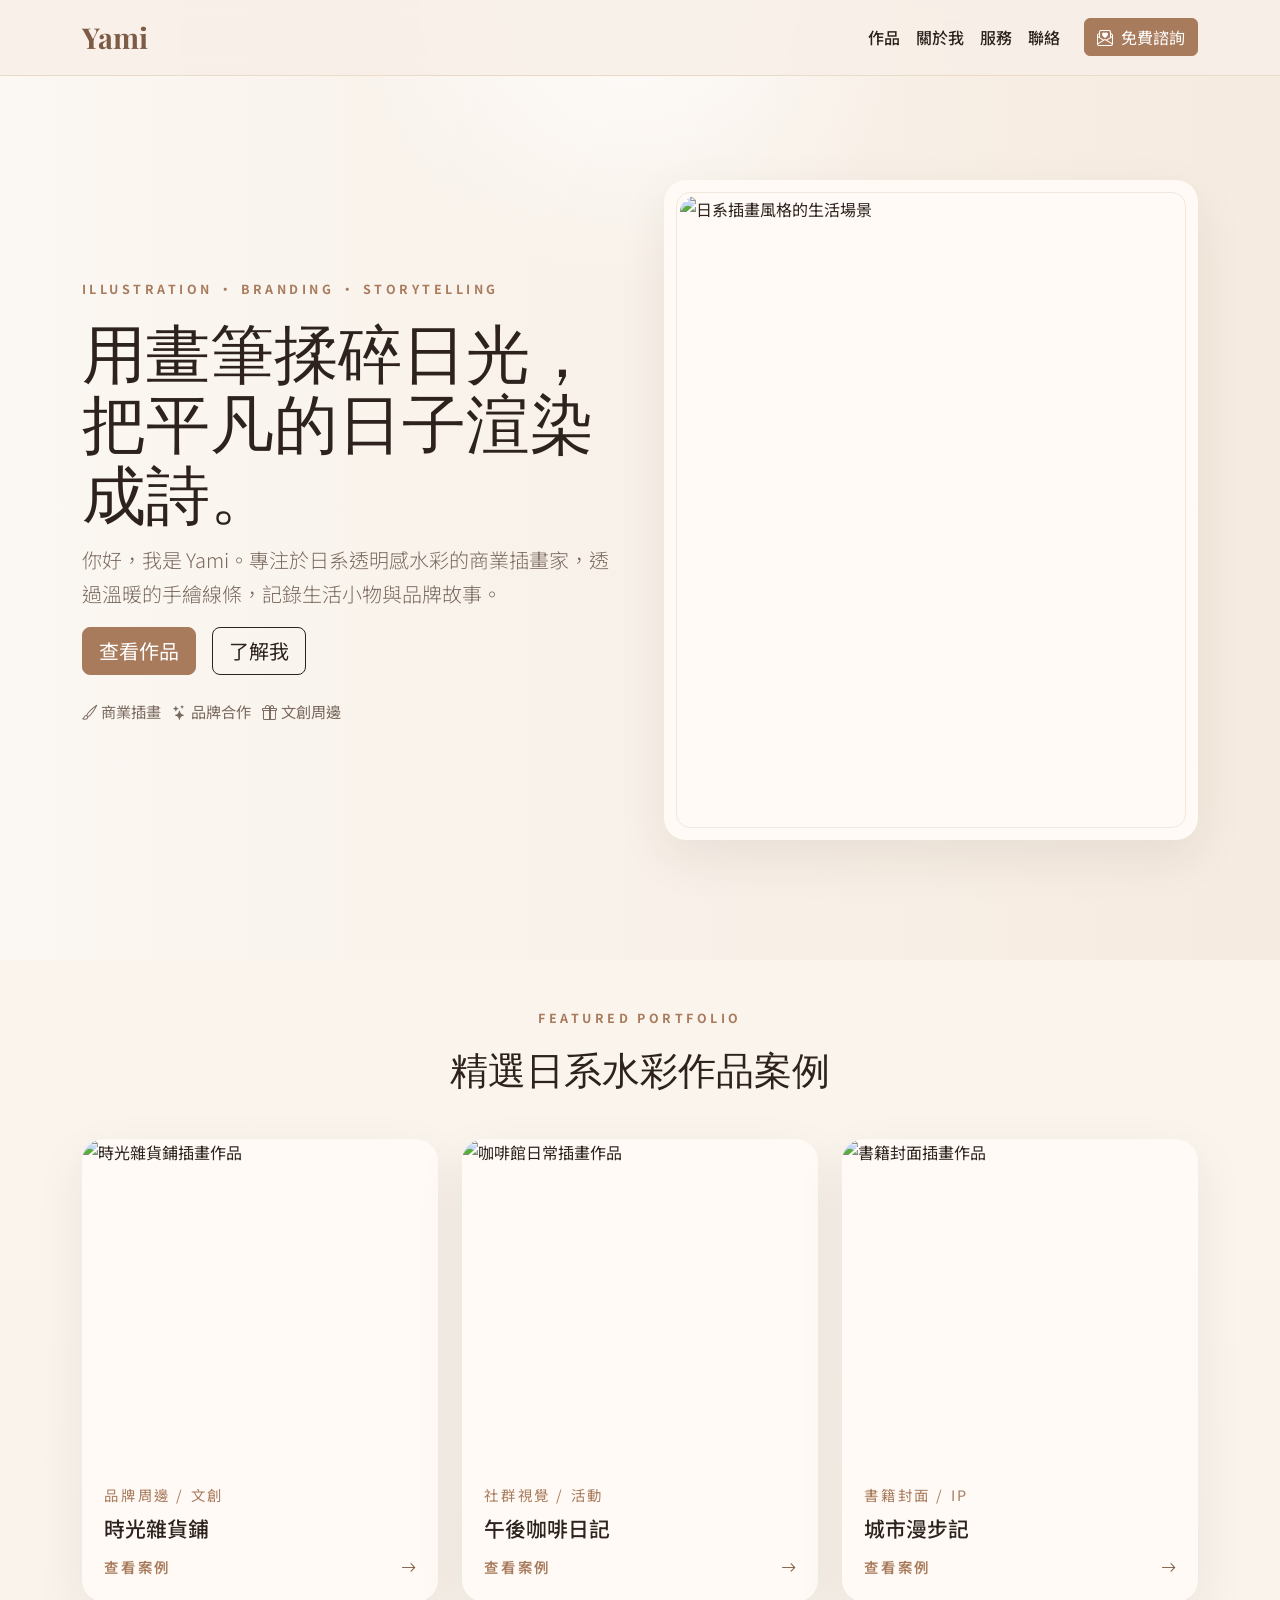
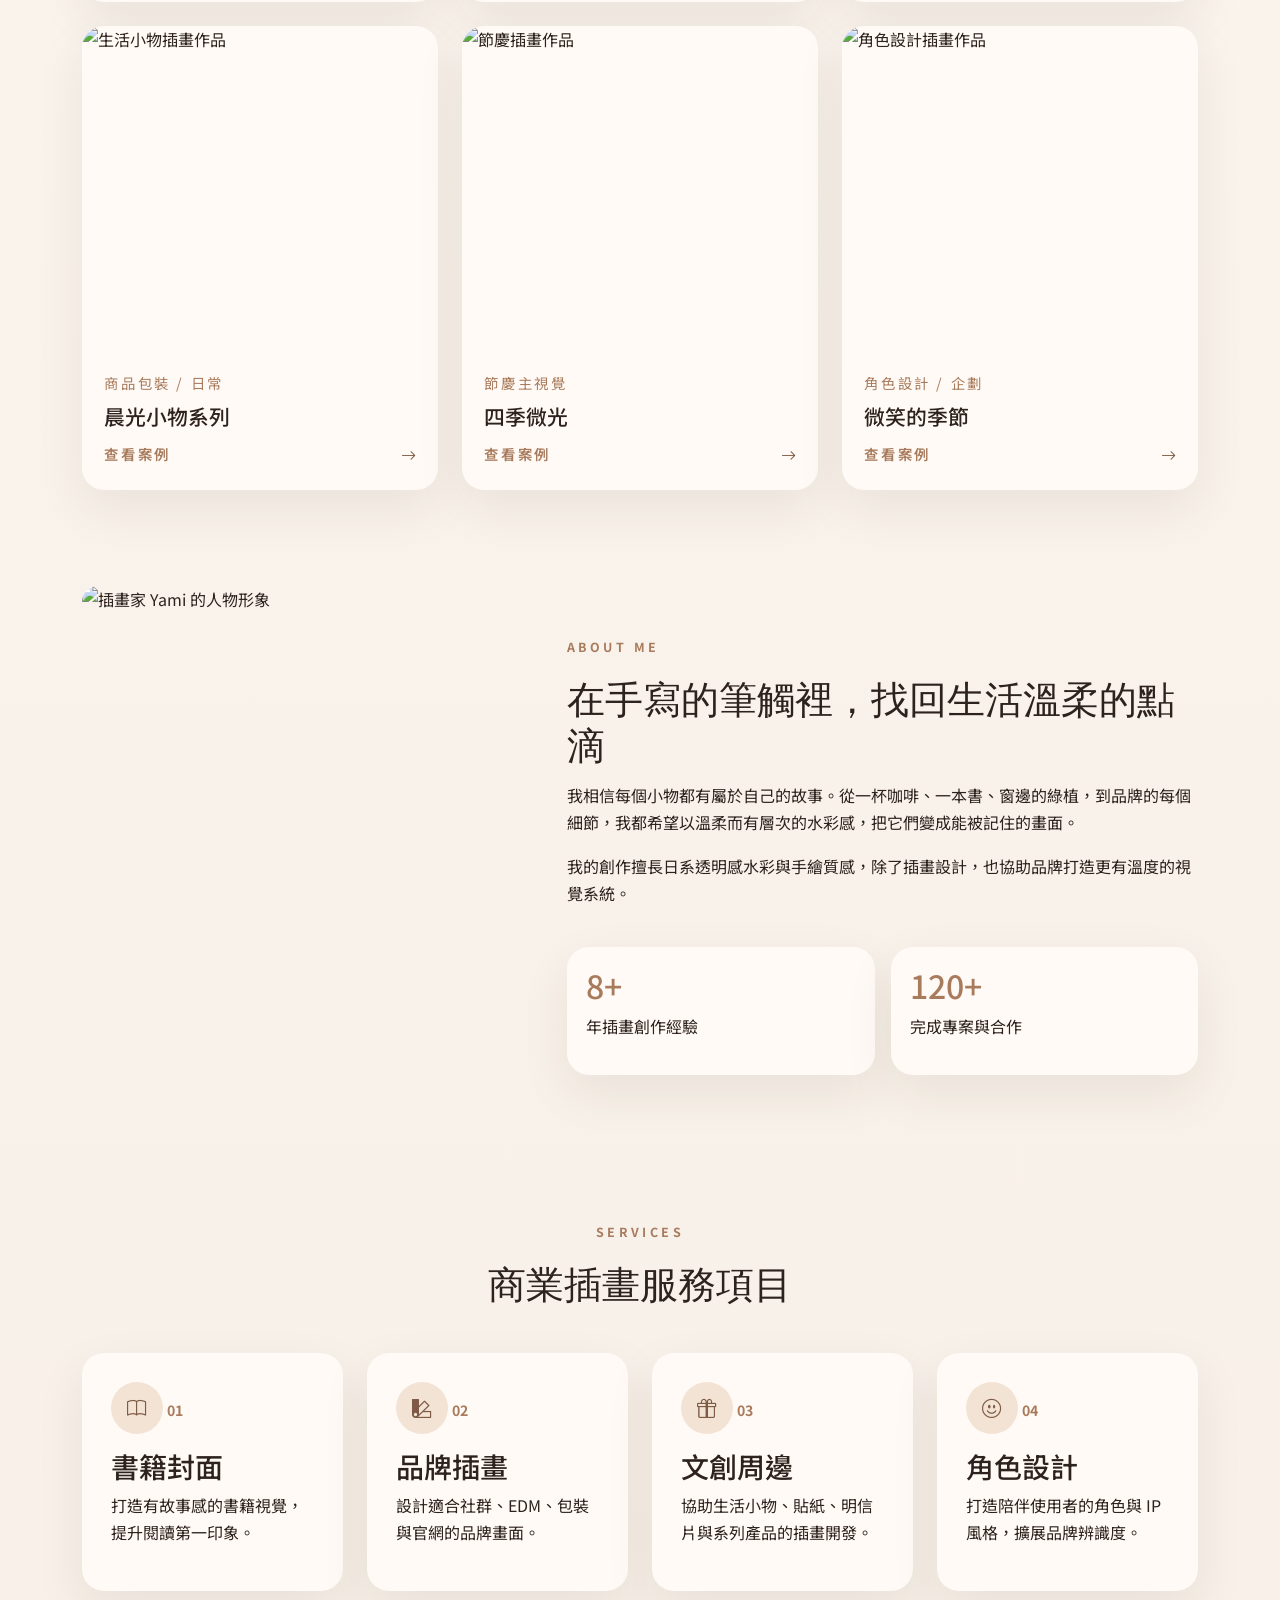
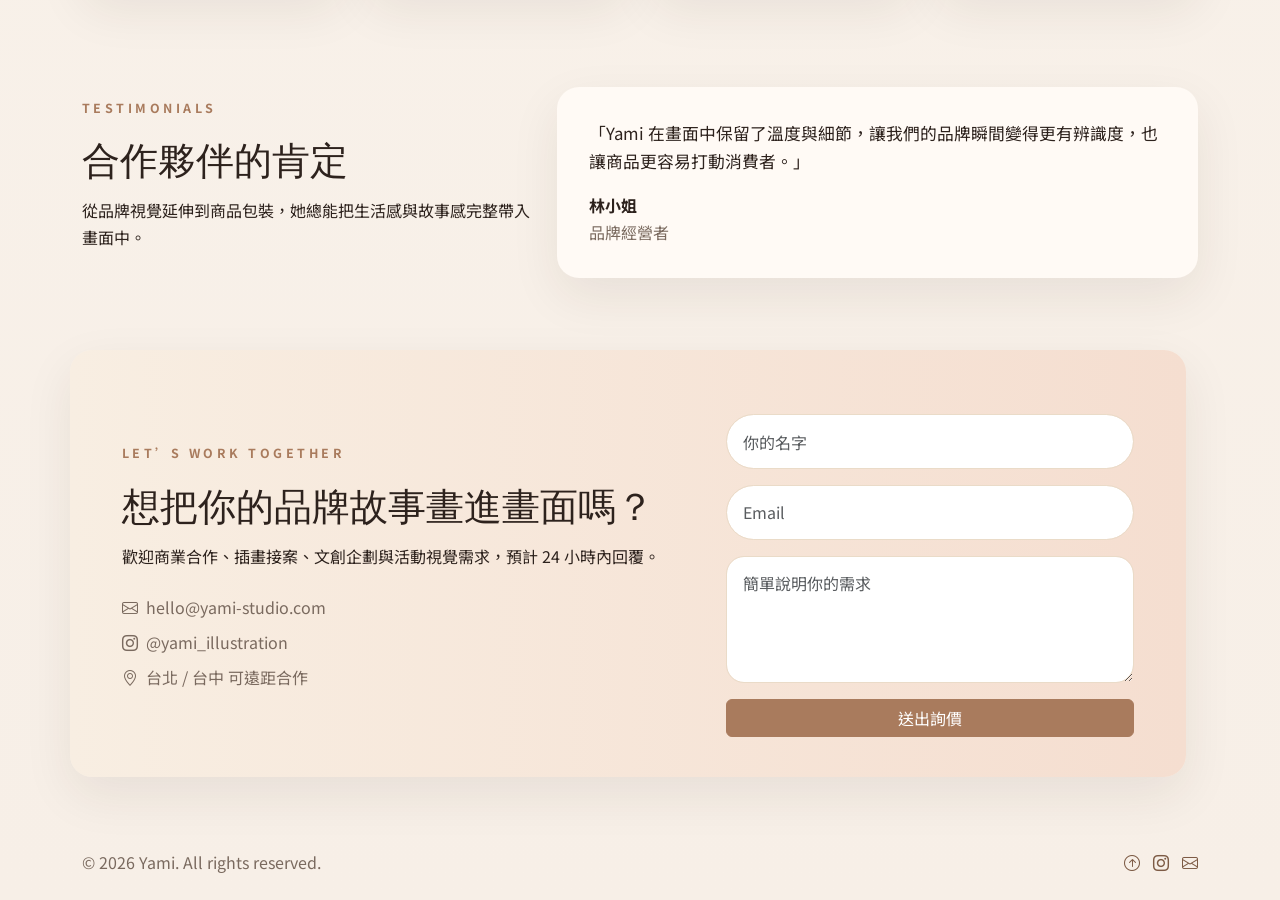
==== index.html @ bd6767d9 "feat: 初始化作品集網站 [2026-06-17 16:08]" ====
<!DOCTYPE html>
<html lang="zh-Hant">
<head>
  <meta charset="UTF-8">
  <meta name="viewport" content="width=device-width, initial-scale=1.0">
  <title>Yami｜台灣商業插畫家・日系透明感水彩生活小物接案合作</title>
  <meta name="description" content="提供專業商業插畫設計、手繪風生活小物、網頁視覺與 IP 角色設計。專長日系透明感水彩風格，歡迎商業合作與插畫接案洽詢。">
  <meta name="theme-color" content="#f7efe7">
  <link rel="preconnect" href="https://fonts.googleapis.com">
  <link rel="preconnect" href="https://fonts.gstatic.com" crossorigin>
  <link href="https://fonts.googleapis.com/css2?family=Noto+Sans+TC:wght@400;500;700;900&family=Playfair+Display:wght@600;700&display=swap" rel="stylesheet">
  <link href="https://cdn.jsdelivr.net/npm/bootstrap@5.3.3/dist/css/bootstrap.min.css" rel="stylesheet">
  <link rel="stylesheet" href="https://cdn.jsdelivr.net/npm/bootstrap-icons@1.11.3/font/bootstrap-icons.min.css">
  <link rel="stylesheet" href="assets/css/style.css">
</head>
<body>
  <nav class="navbar navbar-expand-lg fixed-top">
    <div class="container">
      <a class="navbar-brand" href="#home">Yami</a>
      <button class="navbar-toggler" type="button" data-bs-toggle="collapse" data-bs-target="#navbarNav">
        <span class="navbar-toggler-icon"></span>
      </button>
      <div class="collapse navbar-collapse" id="navbarNav">
        <ul class="navbar-nav ms-auto align-items-lg-center">
          <li class="nav-item"><a class="nav-link" href="#portfolio">作品</a></li>
          <li class="nav-item"><a class="nav-link" href="#about">關於我</a></li>
          <li class="nav-item"><a class="nav-link" href="#services">服務</a></li>
          <li class="nav-item"><a class="nav-link" href="#contact">聯絡</a></li>
          <li class="nav-item">
            <a class="btn btn-primary ms-lg-3" href="#contact"><i class="bi bi-envelope-paper-heart me-2"></i>免費諮詢</a>
          </li>
        </ul>
      </div>
    </div>
  </nav>

  <main>
    <section class="hero-section" id="home">
      <div class="container">
        <div class="row align-items-center g-5">
          <div class="col-lg-6 hero-text">
            <p class="eyebrow">Illustration • Branding • Storytelling</p>
            <h1>用畫筆揉碎日光，把平凡的日子渲染成詩。</h1>
            <p class="lead">你好，我是 Yami。專注於日系透明感水彩的商業插畫家，透過溫暖的手繪線條，記錄生活小物與品牌故事。</p>
            <div class="hero-actions">
              <a href="#portfolio" class="btn btn-primary btn-lg">查看作品</a>
              <a href="#about" class="btn btn-outline-secondary btn-lg">了解我</a>
            </div>
            <ul class="hero-meta list-inline mt-4">
              <li class="list-inline-item"><i class="bi bi-brush me-1"></i>商業插畫</li>
              <li class="list-inline-item"><i class="bi bi-stars me-1"></i>品牌合作</li>
              <li class="list-inline-item"><i class="bi bi-gift me-1"></i>文創周邊</li>
            </ul>
          </div>
          <div class="col-lg-6 hero-visual">
            <div class="hero-card">
              <img src="https://images.unsplash.com/photo-1513360371669-4adf3dd7dff8?auto=format&fit=crop&w=1200&q=80"
                   alt="日系插畫風格的生活場景"
                   class="img-fluid rounded-4"
                   fetchpriority="high"
                   decoding="async">
            </div>
          </div>
        </div>
      </div>
    </section>

    <section class="portfolio-section py-5" id="portfolio">
      <div class="container">
        <div class="section-heading text-center mb-5">
          <p class="eyebrow">Featured Portfolio</p>
          <h2>精選日系水彩作品案例</h2>
        </div>
        <div class="row g-4">
          <div class="col-md-6 col-lg-4">
            <a href="projects/time-shop.html" class="portfolio-card">
              <img src="https://images.unsplash.com/photo-1524758631624-e2822e304c36?auto=format&fit=crop&w=900&q=80" alt="時光雜貨鋪插畫作品" loading="lazy">
              <div class="portfolio-card-body">
                <span>品牌周邊 / 文創</span>
                <h3>時光雜貨鋪</h3>
                <div class="portfolio-card-footer">
                  <span>查看案例</span>
                  <i class="bi bi-arrow-right"></i>
                </div>
              </div>
            </a>
          </div>
          <div class="col-md-6 col-lg-4">
            <a href="projects/time-shop.html" class="portfolio-card">
              <img src="https://images.unsplash.com/photo-1495474472287-4d71bcdd2085?auto=format&fit=crop&w=900&q=80" alt="咖啡館日常插畫作品" loading="lazy">
              <div class="portfolio-card-body">
                <span>社群視覺 / 活動</span>
                <h3>午後咖啡日記</h3>
                <div class="portfolio-card-footer">
                  <span>查看案例</span>
                  <i class="bi bi-arrow-right"></i>
                </div>
              </div>
            </a>
          </div>
          <div class="col-md-6 col-lg-4">
            <a href="projects/time-shop.html" class="portfolio-card">
              <img src="https://images.unsplash.com/photo-1512436991641-6745cdb1723f?auto=format&fit=crop&w=900&q=80" alt="書籍封面插畫作品" loading="lazy">
              <div class="portfolio-card-body">
                <span>書籍封面 / IP</span>
                <h3>城市漫步記</h3>
                <div class="portfolio-card-footer">
                  <span>查看案例</span>
                  <i class="bi bi-arrow-right"></i>
                </div>
              </div>
            </a>
          </div>
          <div class="col-md-6 col-lg-4">
            <a href="projects/time-shop.html" class="portfolio-card">
              <img src="https://images.unsplash.com/photo-1517841905240-472988babdf9?auto=format&fit=crop&w=900&q=80" alt="生活小物插畫作品" loading="lazy">
              <div class="portfolio-card-body">
                <span>商品包裝 / 日常</span>
                <h3>晨光小物系列</h3>
                <div class="portfolio-card-footer">
                  <span>查看案例</span>
                  <i class="bi bi-arrow-right"></i>
                </div>
              </div>
            </a>
          </div>
          <div class="col-md-6 col-lg-4">
            <a href="projects/time-shop.html" class="portfolio-card">
              <img src="https://images.unsplash.com/photo-1492691527719-9d1e07e534b4?auto=format&fit=crop&w=900&q=80" alt="節慶插畫作品" loading="lazy">
              <div class="portfolio-card-body">
                <span>節慶主視覺</span>
                <h3>四季微光</h3>
                <div class="portfolio-card-footer">
                  <span>查看案例</span>
                  <i class="bi bi-arrow-right"></i>
                </div>
              </div>
            </a>
          </div>
          <div class="col-md-6 col-lg-4">
            <a href="projects/time-shop.html" class="portfolio-card">
              <img src="https://images.unsplash.com/photo-1494790108377-be9c29b29330?auto=format&fit=crop&w=900&q=80" alt="角色設計插畫作品" loading="lazy">
              <div class="portfolio-card-body">
                <span>角色設計 / 企劃</span>
                <h3>微笑的季節</h3>
                <div class="portfolio-card-footer">
                  <span>查看案例</span>
                  <i class="bi bi-arrow-right"></i>
                </div>
              </div>
            </a>
          </div>
        </div>
      </div>
    </section>

    <section class="about-section py-5" id="about">
      <div class="container">
        <div class="row align-items-center g-5">
          <div class="col-lg-5">
            <img src="https://images.unsplash.com/photo-1544723795-3fb6469f5b39?auto=format&fit=crop&w=900&q=80" alt="插畫家 Yami 的人物形象" class="about-image img-fluid rounded-4" loading="lazy">
          </div>
          <div class="col-lg-7">
            <p class="eyebrow">About Me</p>
            <h2>在手寫的筆觸裡，找回生活溫柔的點滴</h2>
            <p>我相信每個小物都有屬於自己的故事。從一杯咖啡、一本書、窗邊的綠植，到品牌的每個細節，我都希望以溫柔而有層次的水彩感，把它們變成能被記住的畫面。</p>
            <p>我的創作擅長日系透明感水彩與手繪質感，除了插畫設計，也協助品牌打造更有溫度的視覺系統。</p>
            <div class="row mt-4 g-3">
              <div class="col-sm-6">
                <div class="info-box">
                  <h4>8+</h4>
                  <p>年插畫創作經驗</p>
                </div>
              </div>
              <div class="col-sm-6">
                <div class="info-box">
                  <h4>120+</h4>
                  <p>完成專案與合作</p>
                </div>
              </div>
            </div>
          </div>
        </div>
      </div>
    </section>

    <section class="services-section py-5" id="services">
      <div class="container">
        <div class="section-heading text-center mb-5">
          <p class="eyebrow">Services</p>
          <h2>商業插畫服務項目</h2>
        </div>
        <div class="row g-4">
          <div class="col-md-6 col-lg-3">
            <div class="service-card">
              <div class="service-icon"><i class="bi bi-book"></i></div>
              <span>01</span>
              <h3>書籍封面</h3>
              <p>打造有故事感的書籍視覺，提升閱讀第一印象。</p>
            </div>
          </div>
          <div class="col-md-6 col-lg-3">
            <div class="service-card">
              <div class="service-icon"><i class="bi bi-palette2"></i></div>
              <span>02</span>
              <h3>品牌插畫</h3>
              <p>設計適合社群、EDM、包裝與官網的品牌畫面。</p>
            </div>
          </div>
          <div class="col-md-6 col-lg-3">
            <div class="service-card">
              <div class="service-icon"><i class="bi bi-gift"></i></div>
              <span>03</span>
              <h3>文創周邊</h3>
              <p>協助生活小物、貼紙、明信片與系列產品的插畫開發。</p>
            </div>
          </div>
          <div class="col-md-6 col-lg-3">
            <div class="service-card">
              <div class="service-icon"><i class="bi bi-emoji-smile"></i></div>
              <span>04</span>
              <h3>角色設計</h3>
              <p>打造陪伴使用者的角色與 IP 風格，擴展品牌辨識度。</p>
            </div>
          </div>
        </div>
      </div>
    </section>

    <section class="testimonial-section py-5">
      <div class="container">
        <div class="row align-items-center g-4">
          <div class="col-lg-5">
            <p class="eyebrow">Testimonials</p>
            <h2>合作夥伴的肯定</h2>
            <p>從品牌視覺延伸到商品包裝，她總能把生活感與故事感完整帶入畫面中。</p>
          </div>
          <div class="col-lg-7">
            <div class="testimonial-card">
              <p>「Yami 在畫面中保留了溫度與細節，讓我們的品牌瞬間變得更有辨識度，也讓商品更容易打動消費者。」</p>
              <div>
                <strong>林小姐</strong>
                <span>品牌經營者</span>
              </div>
            </div>
          </div>
        </div>
      </div>
    </section>

    <section class="cta-section py-5" id="contact">
      <div class="container">
        <div class="cta-box row align-items-center g-4">
          <div class="col-lg-7">
            <p class="eyebrow">Let’s Work Together</p>
            <h2>想把你的品牌故事畫進畫面嗎？</h2>
            <p>歡迎商業合作、插畫接案、文創企劃與活動視覺需求，預計 24 小時內回覆。</p>
            <ul class="contact-info list-unstyled mt-4">
              <li><i class="bi bi-envelope me-2"></i>hello@yami-studio.com</li>
              <li><i class="bi bi-instagram me-2"></i>@yami_illustration</li>
              <li><i class="bi bi-geo-alt me-2"></i>台北 / 台中 可遠距合作</li>
            </ul>
          </div>
          <div class="col-lg-5">
            <form>
              <div class="mb-3">
                <input type="text" class="form-control" placeholder="你的名字">
              </div>
              <div class="mb-3">
                <input type="email" class="form-control" placeholder="Email">
              </div>
              <div class="mb-3">
                <textarea class="form-control" rows="4" placeholder="簡單說明你的需求"></textarea>
              </div>
              <button type="submit" class="btn btn-primary w-100">送出詢價</button>
            </form>
          </div>
        </div>
      </div>
    </section>
  </main>

  <footer class="footer">
    <div class="container d-flex flex-column flex-md-row justify-content-between align-items-center">
      <p class="mb-0">© <span id="year"></span> Yami. All rights reserved.</p>
      <div class="footer-icons">
        <a href="#home"><i class="bi bi-arrow-up-circle"></i></a>
        <a href="#"><i class="bi bi-instagram"></i></a>
        <a href="#"><i class="bi bi-envelope"></i></a>
      </div>
    </div>
  </footer>

  <script src="https://cdn.jsdelivr.net/npm/bootstrap@5.3.3/dist/js/bootstrap.bundle.min.js"></script>
  <script src="https://cdnjs.cloudflare.com/ajax/libs/gsap/3.12.5/gsap.min.js"></script>
  <script src="https://cdnjs.cloudflare.com/ajax/libs/gsap/3.12.5/ScrollTrigger.min.js"></script>
  <script src="assets/js/main.js"></script>
  <script src="assets/js/animation.js"></script>
</body>
</html>
---- assets/css/style.css ----
:root {
  --bg: #f7efe7;
  --surface: #fffaf5;
  --surface-2: #f3e3d4;
  --text: #2d221d;
  --muted: #7a6a5f;
  --primary: #a97b5d;
  --primary-dark: #7d5b45;
  --border: #eadbc8;
  --shadow: 0 18px 50px rgba(45, 34, 29, 0.08);
  --radius: 22px;
  --section-space: 96px;
}

* {
  box-sizing: border-box;
}

html {
  scroll-behavior: smooth;
}

body {
  font-family: 'Noto Sans TC', sans-serif;
  color: var(--text);
  background: linear-gradient(180deg, #fbf6ef 0%, var(--bg) 100%);
  line-height: 1.7;
}

img {
  max-width: 100%;
  height: auto;
  display: block;
}

a {
  color: inherit;
  text-decoration: none;
}

.picture-frame,
.portfolio-card,
.hero-card,
.about-image,
.service-card,
.testimonial-card,
.cta-box,
.project-gallery img,
.hero-visual img {
  width: 100%;
}

.navbar {
  background: rgba(247, 239, 231, 0.88);
  backdrop-filter: blur(8px);
  border-bottom: 1px solid var(--border);
}

.navbar-brand {
  font-family: 'Playfair Display', serif;
  font-size: 1.8rem;
  font-weight: 700;
  color: var(--primary-dark);
}

.nav-link {
  color: var(--text) !important;
  font-weight: 500;
}

.btn-primary {
  background: var(--primary);
  border-color: var(--primary);
  color: #fff;
}

.btn-primary:hover {
  background: var(--primary-dark);
  border-color: var(--primary-dark);
}

.btn-outline-secondary {
  border-color: var(--text);
  color: var(--text);
}

.hero-section {
  padding: 180px 0 120px;
  background:
    radial-gradient(circle at top, rgba(255, 255, 255, 0.8), transparent 25%),
    linear-gradient(90deg, #fbf7f2 0%, #f6ebe0 100%);
}

.hero-text h1 {
  font-family: 'Playfair Display', serif;
  font-size: clamp(3rem, 5vw, 5rem);
  line-height: 1.1;
  margin-bottom: 1rem;
}

.eyebrow {
  text-transform: uppercase;
  letter-spacing: 0.28em;
  font-size: 0.78rem;
  color: var(--primary);
  font-weight: 700;
}

.lead {
  color: var(--muted);
  max-width: 56ch;
}

.hero-actions {
  display: flex;
  gap: 1rem;
}

.hero-meta {
  color: var(--muted);
  font-size: 0.95rem;
}

.hero-card {
  position: relative;
  background: var(--surface);
  border-radius: var(--radius);
  padding: 1rem;
  box-shadow: var(--shadow);
}

.hero-card::before {
  content: '';
  position: absolute;
  inset: 12px;
  border: 1px solid rgba(169, 123, 93, 0.15);
  border-radius: calc(var(--radius) - 8px);
  pointer-events: none;
}

.hero-card img {
  width: 100%;
  height: auto;
  aspect-ratio: 4 / 5;
  object-fit: cover;
  object-position: center;
  border-radius: calc(var(--radius) - 8px);
}

.section-heading h2,
.about-section h2,
.cta-box h2,
.testimonial-section h2 {
  font-family: 'Playfair Display', serif;
  font-size: clamp(2rem, 3vw, 3rem);
  margin-bottom: 1rem;
}

.portfolio-card {
  display: block;
  background: var(--surface);
  border-radius: var(--radius);
  overflow: hidden;
  box-shadow: var(--shadow);
  transition: transform 0.3s ease, box-shadow 0.3s ease;
}

.portfolio-card:hover {
  transform: translateY(-6px);
  box-shadow: 0 24px 60px rgba(45, 34, 29, 0.12);
}

.portfolio-card img {
  width: 100%;
  height: 320px;
  object-fit: cover;
  object-position: center;
}

.portfolio-card-body {
  padding: 1.4rem;
}

.portfolio-card-body span {
  color: var(--primary);
  font-size: 0.9rem;
  text-transform: uppercase;
  letter-spacing: 0.18em;
}

.portfolio-card-body h3 {
  margin-top: 0.5rem;
  font-size: 1.3rem;
}

.portfolio-card-footer {
  display: flex;
  align-items: center;
  justify-content: space-between;
  margin-top: 0.8rem;
  color: var(--primary-dark);
  font-size: 0.95rem;
  font-weight: 600;
}

.about-section,
.services-section,
.testimonial-section,
.cta-section {
  padding: 96px 0;
}

.about-image {
  width: 100%;
  height: 100%;
  min-height: 540px;
  object-fit: cover;
  object-position: center;
}

.info-box,
.service-card,
.testimonial-card,
.cta-box {
  background: var(--surface);
  border-radius: var(--radius);
  box-shadow: var(--shadow);
}

.info-box {
  padding: 1.2rem;
}

.info-box h4 {
  font-size: 2rem;
  color: var(--primary);
}

.service-card {
  padding: 1.8rem;
  height: 100%;
  position: relative;
}

.service-icon {
  display: inline-flex;
  align-items: center;
  justify-content: center;
  width: 52px;
  height: 52px;
  border-radius: 50%;
  background: var(--surface-2);
  color: var(--primary-dark);
  font-size: 1.2rem;
  margin-bottom: 1rem;
}

.service-card span {
  color: var(--primary);
  font-size: 0.88rem;
  font-weight: 700;
}

.testimonial-card {
  padding: 2rem;
}

.testimonial-card p {
  font-size: 1.05rem;
  margin-bottom: 1rem;
}

.testimonial-card span {
  color: var(--muted);
  display: block;
}

.cta-box {
  padding: 2.5rem;
  background: linear-gradient(90deg, #f8eee2 0%, #f5ded0 100%);
}

.project-gallery img,
.project-hero img {
  width: 100%;
  height: auto;
  object-fit: cover;
  object-position: center;
}

.contact-info li {
  display: flex;
  align-items: center;
  color: var(--muted);
  margin-bottom: 0.5rem;
}

.form-control {
  border-radius: 999px;
  border: 1px solid var(--border);
  padding: 0.9rem 1rem;
}

textarea.form-control {
  border-radius: 18px;
}

.footer {
  padding: 1.5rem 0;
  color: var(--muted);
}

.footer-icons {
  display: flex;
  align-items: center;
  gap: 0.8rem;
}

.footer-icons a {
  color: var(--primary-dark);
  font-size: 1rem;
}

.project-hero {
  padding-top: 180px;
}

@media (max-width: 991px) {
  .hero-section {
    padding-top: 150px;
  }

  .hero-text {
    text-align: center;
  }

  .hero-actions {
    justify-content: center;
  }

  .hero-meta {
    justify-content: center;
  }
}

@media (max-width: 576px) {
  .hero-section {
    padding: 140px 0 80px;
  }

  .hero-actions {
    flex-direction: column;
  }

  .cta-box {
    padding: 1.5rem;
  }
}
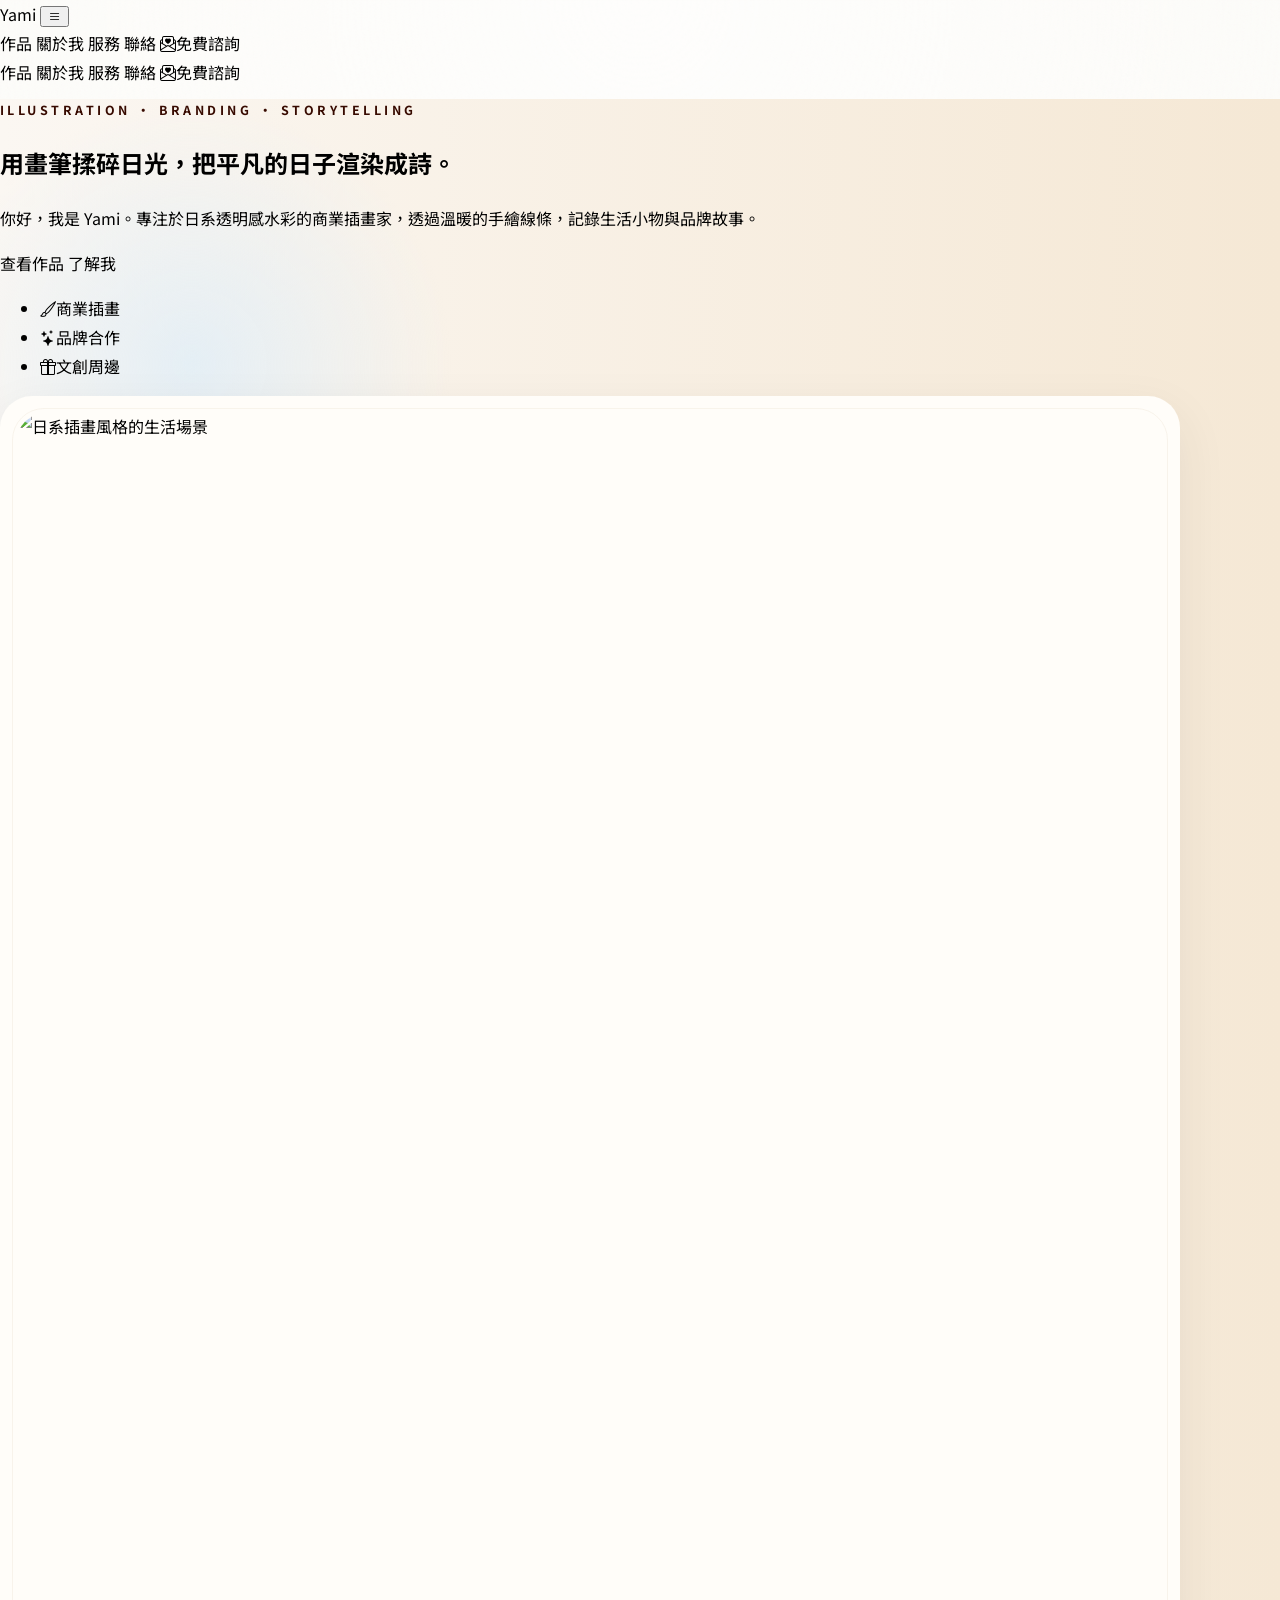
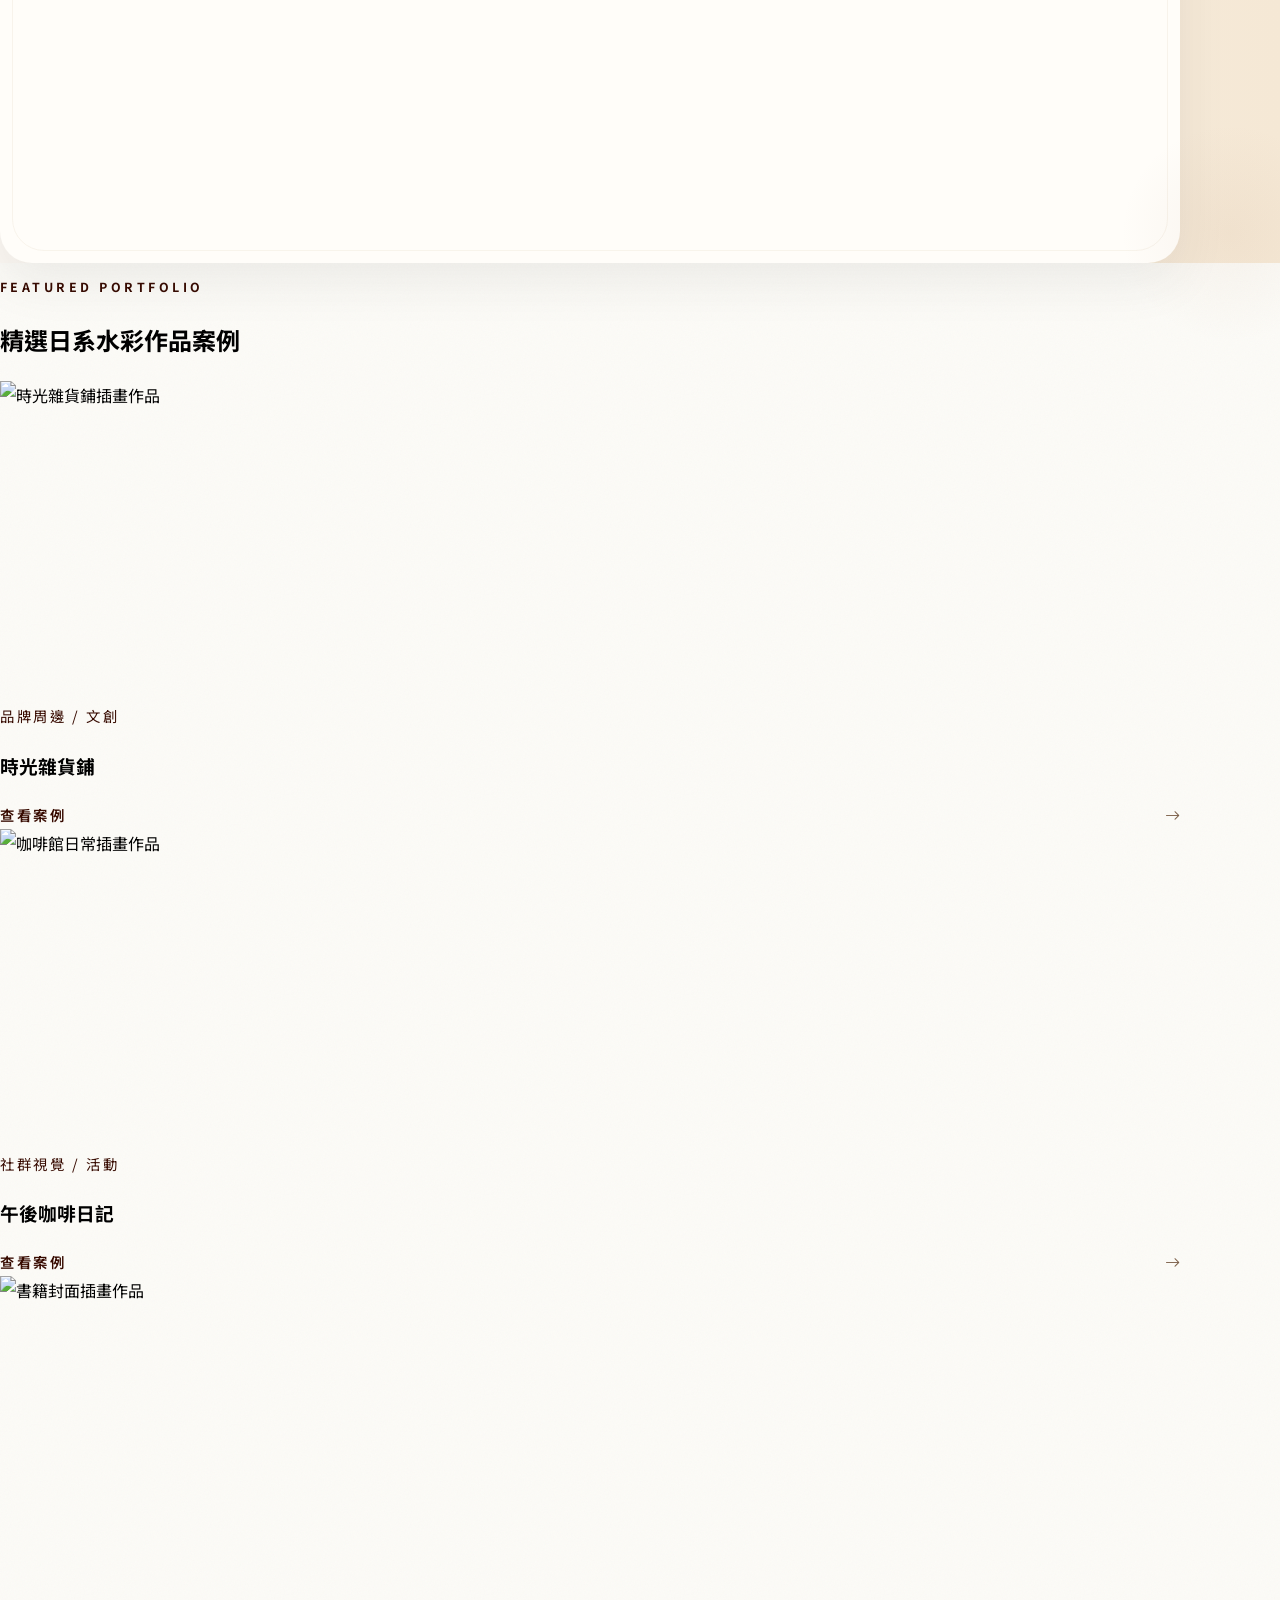
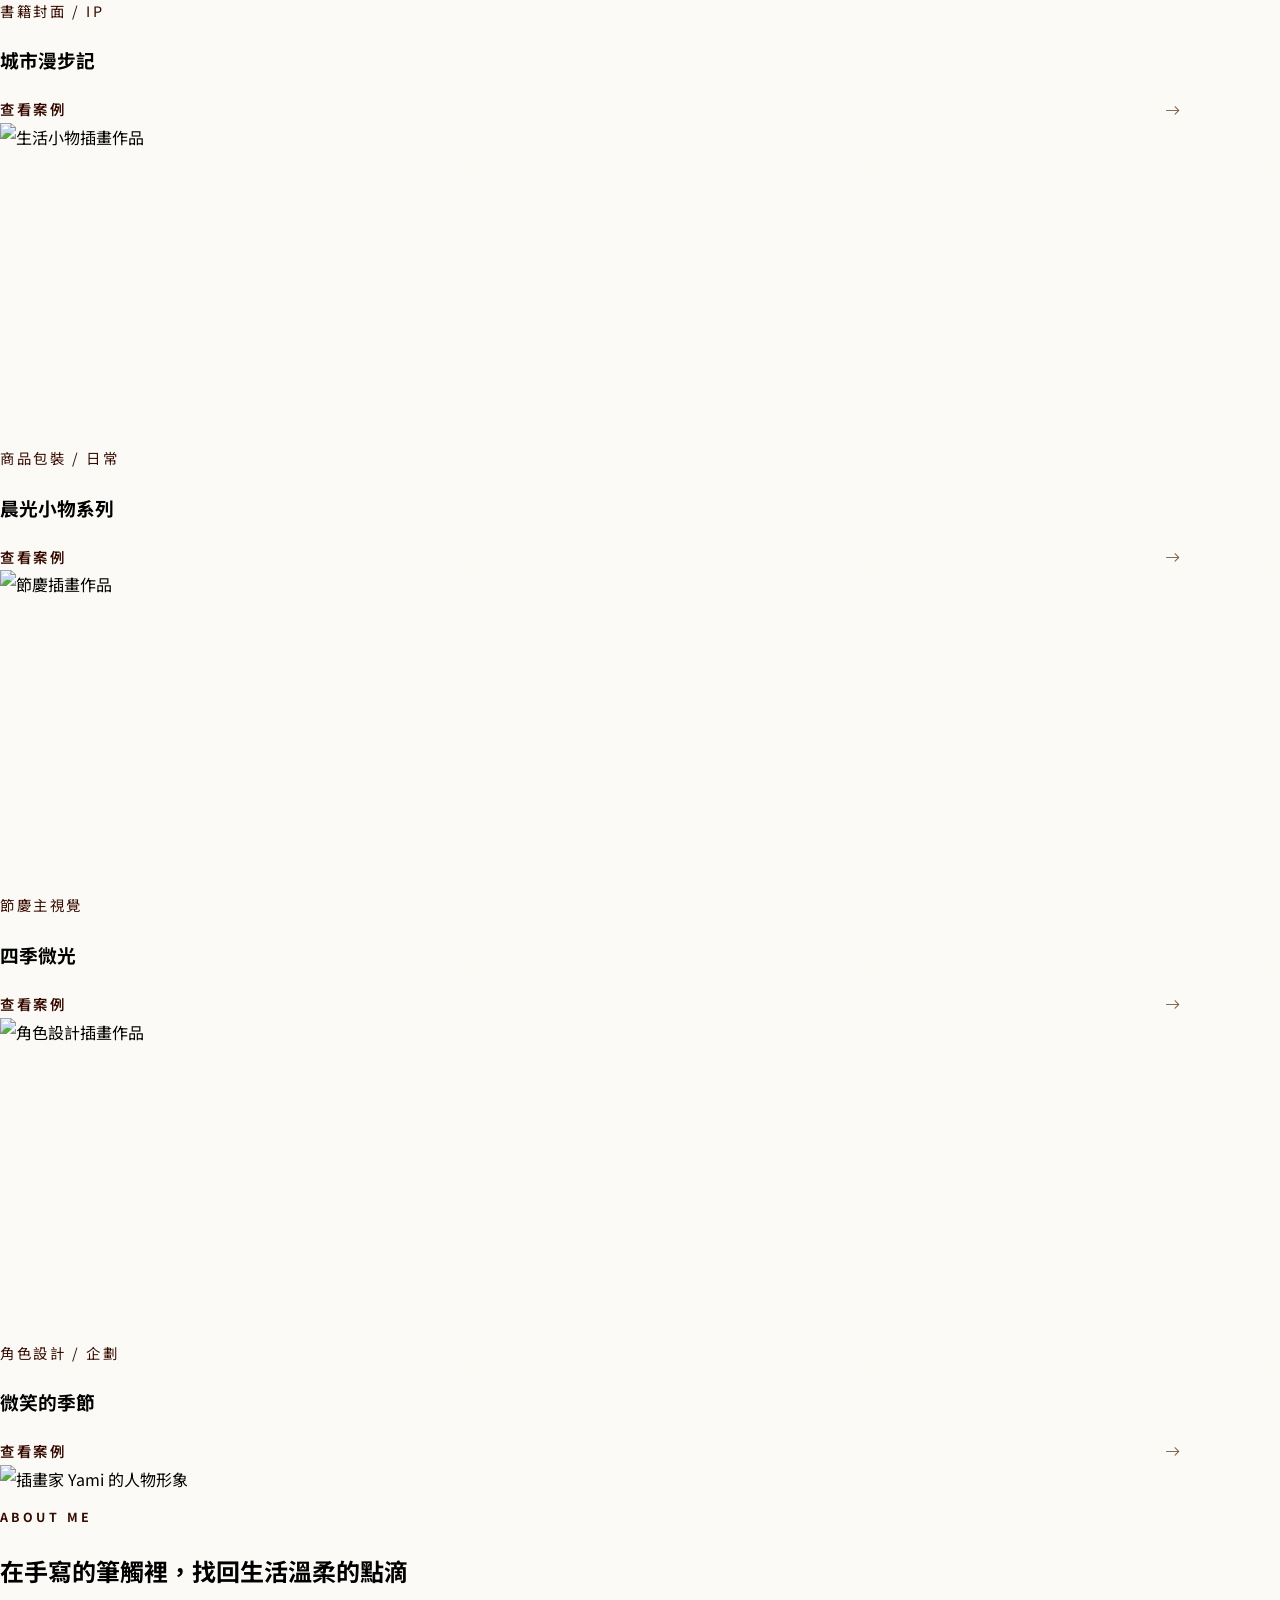
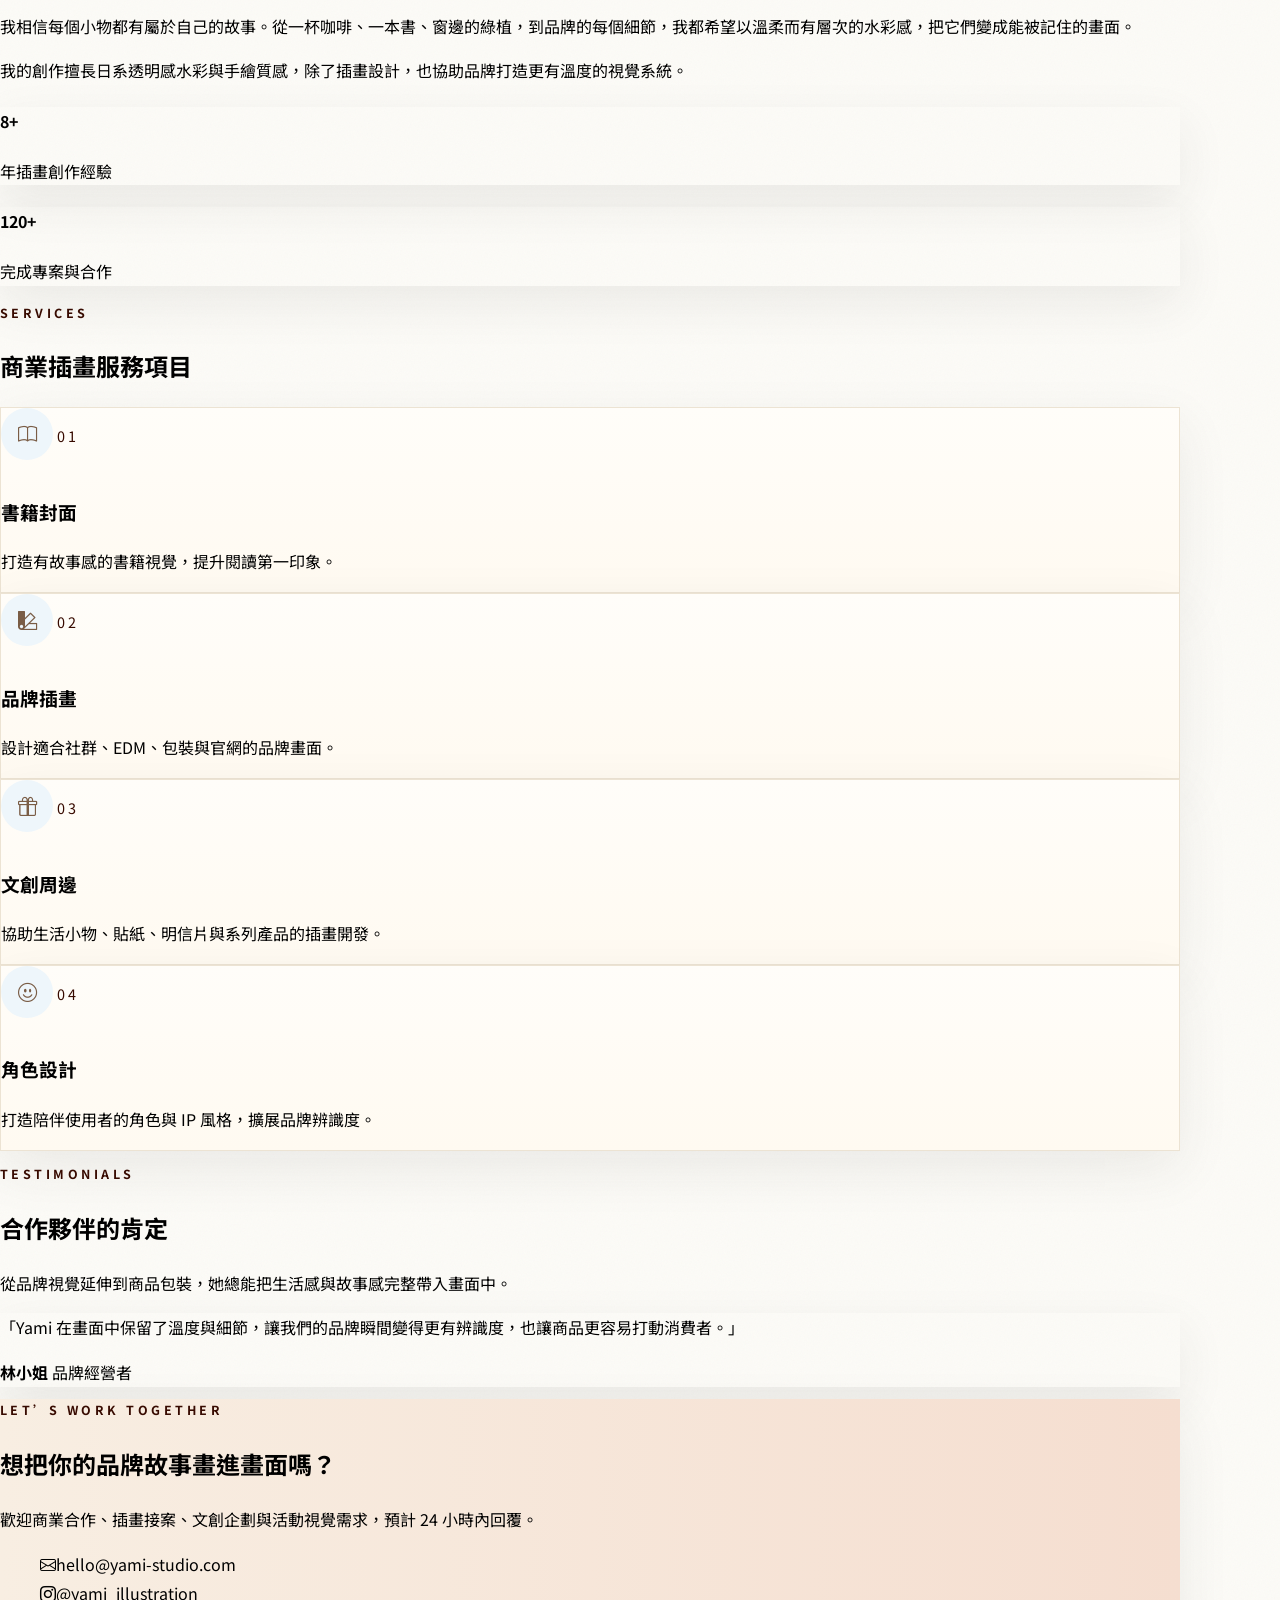
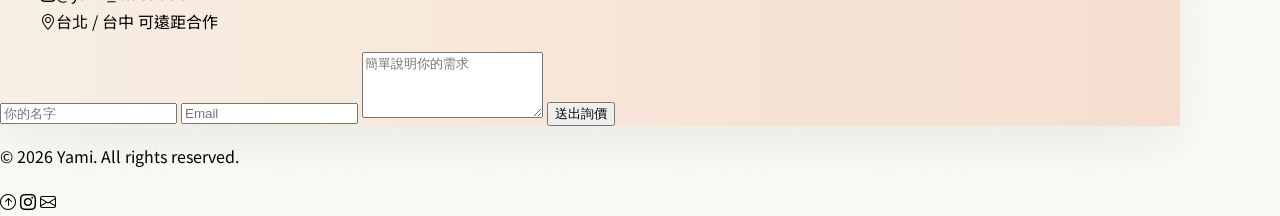
==== commit 6b081c67: "feat: migrate portfolio styling to tailwind daisyui [2026-06-17 08:50]" ====
--- a/index.html
+++ b/index.html
@@ -1,62 +1,75 @@
 <!DOCTYPE html>
-<html lang="zh-Hant">
+<html lang="zh-Hant" data-theme="caramellatte">
 <head>
   <meta charset="UTF-8">
   <meta name="viewport" content="width=device-width, initial-scale=1.0">
   <title>Yami｜台灣商業插畫家・日系透明感水彩生活小物接案合作</title>
   <meta name="description" content="提供專業商業插畫設計、手繪風生活小物、網頁視覺與 IP 角色設計。專長日系透明感水彩風格，歡迎商業合作與插畫接案洽詢。">
-  <meta name="theme-color" content="#f7efe7">
+  <meta name="theme-color" content="#fcfbf7">
   <link rel="preconnect" href="https://fonts.googleapis.com">
   <link rel="preconnect" href="https://fonts.gstatic.com" crossorigin>
-  <link href="https://fonts.googleapis.com/css2?family=Noto+Sans+TC:wght@400;500;700;900&family=Playfair+Display:wght@600;700&display=swap" rel="stylesheet">
-  <link href="https://cdn.jsdelivr.net/npm/bootstrap@5.3.3/dist/css/bootstrap.min.css" rel="stylesheet">
+  <link href="https://fonts.googleapis.com/css2?family=Cormorant+Garamond:wght@500;600;700&family=Noto+Sans+TC:wght@400;500;700;900&family=Noto+Serif+TC:wght@400;600;700&family=Playfair+Display:wght@600;700&display=swap" rel="stylesheet">
   <link rel="stylesheet" href="https://cdn.jsdelivr.net/npm/bootstrap-icons@1.11.3/font/bootstrap-icons.min.css">
+  <script src="https://cdn.jsdelivr.net/npm/@tailwindcss/browser@4"></script>
+  <link href="https://cdn.jsdelivr.net/npm/daisyui@5" rel="stylesheet" />
+  <style type="text/tailwindcss">
+    @theme {
+      --font-display: 'Cormorant Garamond', 'Playfair Display', serif;
+      --font-sans: 'Noto Sans TC', sans-serif;
+      --font-serif: 'Noto Serif TC', serif;
+    }
+  </style>
   <link rel="stylesheet" href="assets/css/style.css">
 </head>
-<body>
-  <nav class="navbar navbar-expand-lg fixed-top">
-    <div class="container">
-      <a class="navbar-brand" href="#home">Yami</a>
-      <button class="navbar-toggler" type="button" data-bs-toggle="collapse" data-bs-target="#navbarNav">
-        <span class="navbar-toggler-icon"></span>
+<body class="bg-base-100 text-base-content font-sans">
+  <header class="sticky top-0 z-50 border-b border-base-300/50 bg-base-100/80 backdrop-blur-xl">
+    <nav class="container mx-auto flex max-w-7xl items-center justify-between px-6 py-4">
+      <a class="font-display text-3xl font-semibold tracking-[0.18em] text-primary" href="#home">Yami</a>
+      <button class="btn btn-ghost btn-circle lg:hidden" type="button" data-menu-toggle aria-label="開啟選單">
+        <i class="bi bi-list text-2xl"></i>
       </button>
-      <div class="collapse navbar-collapse" id="navbarNav">
-        <ul class="navbar-nav ms-auto align-items-lg-center">
-          <li class="nav-item"><a class="nav-link" href="#portfolio">作品</a></li>
-          <li class="nav-item"><a class="nav-link" href="#about">關於我</a></li>
-          <li class="nav-item"><a class="nav-link" href="#services">服務</a></li>
-          <li class="nav-item"><a class="nav-link" href="#contact">聯絡</a></li>
-          <li class="nav-item">
-            <a class="btn btn-primary ms-lg-3" href="#contact"><i class="bi bi-envelope-paper-heart me-2"></i>免費諮詢</a>
-          </li>
-        </ul>
+      <div class="hidden lg:flex lg:items-center lg:gap-6" data-menu>
+        <a class="nav-link text-sm font-medium transition-colors hover:text-primary" href="#portfolio">作品</a>
+        <a class="nav-link text-sm font-medium transition-colors hover:text-primary" href="#about">關於我</a>
+        <a class="nav-link text-sm font-medium transition-colors hover:text-primary" href="#services">服務</a>
+        <a class="nav-link text-sm font-medium transition-colors hover:text-primary" href="#contact">聯絡</a>
+        <a class="btn btn-primary btn-sm" href="#contact"><i class="bi bi-envelope-paper-heart me-2"></i>免費諮詢</a>
+      </div>
+    </nav>
+    <div class="hidden border-t border-base-300/50 bg-base-100 lg:hidden" data-mobile-menu>
+      <div class="container mx-auto max-w-7xl space-y-2 px-6 py-4">
+        <a class="block rounded-xl px-4 py-3 text-sm font-medium hover:bg-base-200" href="#portfolio">作品</a>
+        <a class="block rounded-xl px-4 py-3 text-sm font-medium hover:bg-base-200" href="#about">關於我</a>
+        <a class="block rounded-xl px-4 py-3 text-sm font-medium hover:bg-base-200" href="#services">服務</a>
+        <a class="block rounded-xl px-4 py-3 text-sm font-medium hover:bg-base-200" href="#contact">聯絡</a>
+        <a class="btn btn-primary w-full mt-2" href="#contact"><i class="bi bi-envelope-paper-heart me-2"></i>免費諮詢</a>
       </div>
     </div>
-  </nav>
+  </header>
 
   <main>
-    <section class="hero-section" id="home">
-      <div class="container">
-        <div class="row align-items-center g-5">
-          <div class="col-lg-6 hero-text">
+    <section class="hero-section relative overflow-hidden" id="home">
+      <div class="container mx-auto max-w-7xl px-6 py-24 lg:py-32">
+        <div class="grid items-center gap-14 lg:grid-cols-2">
+          <div class="hero-text">
             <p class="eyebrow">Illustration • Branding • Storytelling</p>
-            <h1>用畫筆揉碎日光，把平凡的日子渲染成詩。</h1>
-            <p class="lead">你好，我是 Yami。專注於日系透明感水彩的商業插畫家，透過溫暖的手繪線條，記錄生活小物與品牌故事。</p>
-            <div class="hero-actions">
+            <h1 class="font-display text-5xl leading-none md:text-6xl lg:text-7xl">用畫筆揉碎日光，把平凡的日子渲染成詩。</h1>
+            <p class="lead mt-5 max-w-2xl">你好，我是 Yami。專注於日系透明感水彩的商業插畫家，透過溫暖的手繪線條，記錄生活小物與品牌故事。</p>
+            <div class="hero-actions mt-8">
               <a href="#portfolio" class="btn btn-primary btn-lg">查看作品</a>
-              <a href="#about" class="btn btn-outline-secondary btn-lg">了解我</a>
-            </div>
-            <ul class="hero-meta list-inline mt-4">
-              <li class="list-inline-item"><i class="bi bi-brush me-1"></i>商業插畫</li>
-              <li class="list-inline-item"><i class="bi bi-stars me-1"></i>品牌合作</li>
-              <li class="list-inline-item"><i class="bi bi-gift me-1"></i>文創周邊</li>
+              <a href="#about" class="btn btn-outline btn-secondary btn-lg">了解我</a>
+            </div>
+            <ul class="hero-meta mt-6 flex flex-wrap gap-4 text-sm">
+              <li><i class="bi bi-brush me-1"></i>商業插畫</li>
+              <li><i class="bi bi-stars me-1"></i>品牌合作</li>
+              <li><i class="bi bi-gift me-1"></i>文創周邊</li>
             </ul>
           </div>
-          <div class="col-lg-6 hero-visual">
-            <div class="hero-card">
+          <div class="hero-visual">
+            <div class="hero-card mx-auto max-w-2xl">
               <img src="https://images.unsplash.com/photo-1513360371669-4adf3dd7dff8?auto=format&fit=crop&w=1200&q=80"
                    alt="日系插畫風格的生活場景"
-                   class="img-fluid rounded-4"
+                   class="h-[560px] w-full object-cover"
                    fetchpriority="high"
                    decoding="async">
             </div>
@@ -65,214 +78,184 @@
       </div>
     </section>
 
-    <section class="portfolio-section py-5" id="portfolio">
-      <div class="container">
-        <div class="section-heading text-center mb-5">
+    <section class="py-24" id="portfolio">
+      <div class="container mx-auto max-w-7xl px-6">
+        <div class="section-heading mb-12 text-center">
           <p class="eyebrow">Featured Portfolio</p>
           <h2>精選日系水彩作品案例</h2>
         </div>
-        <div class="row g-4">
-          <div class="col-md-6 col-lg-4">
-            <a href="projects/time-shop.html" class="portfolio-card">
-              <img src="https://images.unsplash.com/photo-1524758631624-e2822e304c36?auto=format&fit=crop&w=900&q=80" alt="時光雜貨鋪插畫作品" loading="lazy">
-              <div class="portfolio-card-body">
-                <span>品牌周邊 / 文創</span>
-                <h3>時光雜貨鋪</h3>
-                <div class="portfolio-card-footer">
-                  <span>查看案例</span>
-                  <i class="bi bi-arrow-right"></i>
-                </div>
-              </div>
-            </a>
-          </div>
-          <div class="col-md-6 col-lg-4">
-            <a href="projects/time-shop.html" class="portfolio-card">
-              <img src="https://images.unsplash.com/photo-1495474472287-4d71bcdd2085?auto=format&fit=crop&w=900&q=80" alt="咖啡館日常插畫作品" loading="lazy">
-              <div class="portfolio-card-body">
-                <span>社群視覺 / 活動</span>
-                <h3>午後咖啡日記</h3>
-                <div class="portfolio-card-footer">
-                  <span>查看案例</span>
-                  <i class="bi bi-arrow-right"></i>
-                </div>
-              </div>
-            </a>
-          </div>
-          <div class="col-md-6 col-lg-4">
-            <a href="projects/time-shop.html" class="portfolio-card">
-              <img src="https://images.unsplash.com/photo-1512436991641-6745cdb1723f?auto=format&fit=crop&w=900&q=80" alt="書籍封面插畫作品" loading="lazy">
-              <div class="portfolio-card-body">
-                <span>書籍封面 / IP</span>
-                <h3>城市漫步記</h3>
-                <div class="portfolio-card-footer">
-                  <span>查看案例</span>
-                  <i class="bi bi-arrow-right"></i>
-                </div>
-              </div>
-            </a>
-          </div>
-          <div class="col-md-6 col-lg-4">
-            <a href="projects/time-shop.html" class="portfolio-card">
-              <img src="https://images.unsplash.com/photo-1517841905240-472988babdf9?auto=format&fit=crop&w=900&q=80" alt="生活小物插畫作品" loading="lazy">
-              <div class="portfolio-card-body">
-                <span>商品包裝 / 日常</span>
-                <h3>晨光小物系列</h3>
-                <div class="portfolio-card-footer">
-                  <span>查看案例</span>
-                  <i class="bi bi-arrow-right"></i>
-                </div>
-              </div>
-            </a>
-          </div>
-          <div class="col-md-6 col-lg-4">
-            <a href="projects/time-shop.html" class="portfolio-card">
-              <img src="https://images.unsplash.com/photo-1492691527719-9d1e07e534b4?auto=format&fit=crop&w=900&q=80" alt="節慶插畫作品" loading="lazy">
-              <div class="portfolio-card-body">
-                <span>節慶主視覺</span>
-                <h3>四季微光</h3>
-                <div class="portfolio-card-footer">
-                  <span>查看案例</span>
-                  <i class="bi bi-arrow-right"></i>
-                </div>
-              </div>
-            </a>
-          </div>
-          <div class="col-md-6 col-lg-4">
-            <a href="projects/time-shop.html" class="portfolio-card">
-              <img src="https://images.unsplash.com/photo-1494790108377-be9c29b29330?auto=format&fit=crop&w=900&q=80" alt="角色設計插畫作品" loading="lazy">
-              <div class="portfolio-card-body">
-                <span>角色設計 / 企劃</span>
-                <h3>微笑的季節</h3>
-                <div class="portfolio-card-footer">
-                  <span>查看案例</span>
-                  <i class="bi bi-arrow-right"></i>
-                </div>
-              </div>
-            </a>
-          </div>
-        </div>
-      </div>
-    </section>
-
-    <section class="about-section py-5" id="about">
-      <div class="container">
-        <div class="row align-items-center g-5">
-          <div class="col-lg-5">
-            <img src="https://images.unsplash.com/photo-1544723795-3fb6469f5b39?auto=format&fit=crop&w=900&q=80" alt="插畫家 Yami 的人物形象" class="about-image img-fluid rounded-4" loading="lazy">
-          </div>
-          <div class="col-lg-7">
+        <div class="grid gap-6 md:grid-cols-2 xl:grid-cols-3">
+          <a href="projects/time-shop.html" class="portfolio-card group block overflow-hidden rounded-[2rem] bg-base-100 shadow-sm transition-all duration-300 hover:-translate-y-1">
+            <img src="https://images.unsplash.com/photo-1524758631624-e2822e304c36?auto=format&fit=crop&w=900&q=80" alt="時光雜貨鋪插畫作品" loading="lazy">
+            <div class="portfolio-card-body p-6">
+              <span>品牌周邊 / 文創</span>
+              <h3>時光雜貨鋪</h3>
+              <div class="portfolio-card-footer">
+                <span>查看案例</span>
+                <i class="bi bi-arrow-right"></i>
+              </div>
+            </div>
+          </a>
+          <a href="projects/time-shop.html" class="portfolio-card group block overflow-hidden rounded-[2rem] bg-base-100 shadow-sm transition-all duration-300 hover:-translate-y-1">
+            <img src="https://images.unsplash.com/photo-1495474472287-4d71bcdd2085?auto=format&fit=crop&w=900&q=80" alt="咖啡館日常插畫作品" loading="lazy">
+            <div class="portfolio-card-body p-6">
+              <span>社群視覺 / 活動</span>
+              <h3>午後咖啡日記</h3>
+              <div class="portfolio-card-footer">
+                <span>查看案例</span>
+                <i class="bi bi-arrow-right"></i>
+              </div>
+            </div>
+          </a>
+          <a href="projects/time-shop.html" class="portfolio-card group block overflow-hidden rounded-[2rem] bg-base-100 shadow-sm transition-all duration-300 hover:-translate-y-1">
+            <img src="https://images.unsplash.com/photo-1512436991641-6745cdb1723f?auto=format&fit=crop&w=900&q=80" alt="書籍封面插畫作品" loading="lazy">
+            <div class="portfolio-card-body p-6">
+              <span>書籍封面 / IP</span>
+              <h3>城市漫步記</h3>
+              <div class="portfolio-card-footer">
+                <span>查看案例</span>
+                <i class="bi bi-arrow-right"></i>
+              </div>
+            </div>
+          </a>
+          <a href="projects/time-shop.html" class="portfolio-card group block overflow-hidden rounded-[2rem] bg-base-100 shadow-sm transition-all duration-300 hover:-translate-y-1">
+            <img src="https://images.unsplash.com/photo-1517841905240-472988babdf9?auto=format&fit=crop&w=900&q=80" alt="生活小物插畫作品" loading="lazy">
+            <div class="portfolio-card-body p-6">
+              <span>商品包裝 / 日常</span>
+              <h3>晨光小物系列</h3>
+              <div class="portfolio-card-footer">
+                <span>查看案例</span>
+                <i class="bi bi-arrow-right"></i>
+              </div>
+            </div>
+          </a>
+          <a href="projects/time-shop.html" class="portfolio-card group block overflow-hidden rounded-[2rem] bg-base-100 shadow-sm transition-all duration-300 hover:-translate-y-1">
+            <img src="https://images.unsplash.com/photo-1492691527719-9d1e07e534b4?auto=format&fit=crop&w=900&q=80" alt="節慶插畫作品" loading="lazy">
+            <div class="portfolio-card-body p-6">
+              <span>節慶主視覺</span>
+              <h3>四季微光</h3>
+              <div class="portfolio-card-footer">
+                <span>查看案例</span>
+                <i class="bi bi-arrow-right"></i>
+              </div>
+            </div>
+          </a>
+          <a href="projects/time-shop.html" class="portfolio-card group block overflow-hidden rounded-[2rem] bg-base-100 shadow-sm transition-all duration-300 hover:-translate-y-1">
+            <img src="https://images.unsplash.com/photo-1494790108377-be9c29b29330?auto=format&fit=crop&w=900&q=80" alt="角色設計插畫作品" loading="lazy">
+            <div class="portfolio-card-body p-6">
+              <span>角色設計 / 企劃</span>
+              <h3>微笑的季節</h3>
+              <div class="portfolio-card-footer">
+                <span>查看案例</span>
+                <i class="bi bi-arrow-right"></i>
+              </div>
+            </div>
+          </a>
+        </div>
+      </div>
+    </section>
+
+    <section class="py-24" id="about">
+      <div class="container mx-auto max-w-7xl px-6">
+        <div class="grid items-center gap-12 lg:grid-cols-[0.95fr_1.05fr]">
+          <div>
+            <img src="https://images.unsplash.com/photo-1544723795-3fb6469f5b39?auto=format&fit=crop&w=900&q=80" alt="插畫家 Yami 的人物形象" class="about-image h-[620px] w-full object-cover" loading="lazy">
+          </div>
+          <div>
             <p class="eyebrow">About Me</p>
             <h2>在手寫的筆觸裡，找回生活溫柔的點滴</h2>
-            <p>我相信每個小物都有屬於自己的故事。從一杯咖啡、一本書、窗邊的綠植，到品牌的每個細節，我都希望以溫柔而有層次的水彩感，把它們變成能被記住的畫面。</p>
-            <p>我的創作擅長日系透明感水彩與手繪質感，除了插畫設計，也協助品牌打造更有溫度的視覺系統。</p>
-            <div class="row mt-4 g-3">
-              <div class="col-sm-6">
-                <div class="info-box">
-                  <h4>8+</h4>
-                  <p>年插畫創作經驗</p>
-                </div>
-              </div>
-              <div class="col-sm-6">
-                <div class="info-box">
-                  <h4>120+</h4>
-                  <p>完成專案與合作</p>
-                </div>
-              </div>
-            </div>
-          </div>
-        </div>
-      </div>
-    </section>
-
-    <section class="services-section py-5" id="services">
-      <div class="container">
-        <div class="section-heading text-center mb-5">
+            <p class="mt-4 text-base-content/80">我相信每個小物都有屬於自己的故事。從一杯咖啡、一本書、窗邊的綠植，到品牌的每個細節，我都希望以溫柔而有層次的水彩感，把它們變成能被記住的畫面。</p>
+            <p class="mt-4 text-base-content/80">我的創作擅長日系透明感水彩與手繪質感，除了插畫設計，也協助品牌打造更有溫度的視覺系統。</p>
+            <div class="mt-8 grid gap-4 sm:grid-cols-2">
+              <div class="info-box rounded-[1rem] p-6">
+                <h4 class="text-4xl font-semibold text-primary">8+</h4>
+                <p class="mt-2">年插畫創作經驗</p>
+              </div>
+              <div class="info-box rounded-[1rem] p-6">
+                <h4 class="text-4xl font-semibold text-primary">120+</h4>
+                <p class="mt-2">完成專案與合作</p>
+              </div>
+            </div>
+          </div>
+        </div>
+      </div>
+    </section>
+
+    <section class="py-24" id="services">
+      <div class="container mx-auto max-w-7xl px-6">
+        <div class="section-heading mb-12 text-center">
           <p class="eyebrow">Services</p>
           <h2>商業插畫服務項目</h2>
         </div>
-        <div class="row g-4">
-          <div class="col-md-6 col-lg-3">
-            <div class="service-card">
-              <div class="service-icon"><i class="bi bi-book"></i></div>
-              <span>01</span>
-              <h3>書籍封面</h3>
-              <p>打造有故事感的書籍視覺，提升閱讀第一印象。</p>
-            </div>
-          </div>
-          <div class="col-md-6 col-lg-3">
-            <div class="service-card">
-              <div class="service-icon"><i class="bi bi-palette2"></i></div>
-              <span>02</span>
-              <h3>品牌插畫</h3>
-              <p>設計適合社群、EDM、包裝與官網的品牌畫面。</p>
-            </div>
-          </div>
-          <div class="col-md-6 col-lg-3">
-            <div class="service-card">
-              <div class="service-icon"><i class="bi bi-gift"></i></div>
-              <span>03</span>
-              <h3>文創周邊</h3>
-              <p>協助生活小物、貼紙、明信片與系列產品的插畫開發。</p>
-            </div>
-          </div>
-          <div class="col-md-6 col-lg-3">
-            <div class="service-card">
-              <div class="service-icon"><i class="bi bi-emoji-smile"></i></div>
-              <span>04</span>
-              <h3>角色設計</h3>
-              <p>打造陪伴使用者的角色與 IP 風格，擴展品牌辨識度。</p>
-            </div>
-          </div>
-        </div>
-      </div>
-    </section>
-
-    <section class="testimonial-section py-5">
-      <div class="container">
-        <div class="row align-items-center g-4">
-          <div class="col-lg-5">
+        <div class="grid gap-6 md:grid-cols-2 xl:grid-cols-4">
+          <div class="service-card rounded-[1rem] p-6">
+            <div class="service-icon"><i class="bi bi-book"></i></div>
+            <span>01</span>
+            <h3>書籍封面</h3>
+            <p>打造有故事感的書籍視覺，提升閱讀第一印象。</p>
+          </div>
+          <div class="service-card rounded-[1rem] p-6">
+            <div class="service-icon"><i class="bi bi-palette2"></i></div>
+            <span>02</span>
+            <h3>品牌插畫</h3>
+            <p>設計適合社群、EDM、包裝與官網的品牌畫面。</p>
+          </div>
+          <div class="service-card rounded-[1rem] p-6">
+            <div class="service-icon"><i class="bi bi-gift"></i></div>
+            <span>03</span>
+            <h3>文創周邊</h3>
+            <p>協助生活小物、貼紙、明信片與系列產品的插畫開發。</p>
+          </div>
+          <div class="service-card rounded-[1rem] p-6">
+            <div class="service-icon"><i class="bi bi-emoji-smile"></i></div>
+            <span>04</span>
+            <h3>角色設計</h3>
+            <p>打造陪伴使用者的角色與 IP 風格，擴展品牌辨識度。</p>
+          </div>
+        </div>
+      </div>
+    </section>
+
+    <section class="py-24">
+      <div class="container mx-auto max-w-7xl px-6">
+        <div class="grid items-center gap-8 lg:grid-cols-[0.9fr_1.1fr]">
+          <div>
             <p class="eyebrow">Testimonials</p>
             <h2>合作夥伴的肯定</h2>
-            <p>從品牌視覺延伸到商品包裝，她總能把生活感與故事感完整帶入畫面中。</p>
-          </div>
-          <div class="col-lg-7">
-            <div class="testimonial-card">
-              <p>「Yami 在畫面中保留了溫度與細節，讓我們的品牌瞬間變得更有辨識度，也讓商品更容易打動消費者。」</p>
-              <div>
+            <p class="mt-4 text-base-content/80">從品牌視覺延伸到商品包裝，她總能把生活感與故事感完整帶入畫面中。</p>
+          </div>
+          <div>
+            <div class="testimonial-card rounded-[1rem] p-8">
+              <p class="text-lg leading-8">「Yami 在畫面中保留了溫度與細節，讓我們的品牌瞬間變得更有辨識度，也讓商品更容易打動消費者。」</p>
+              <div class="mt-5">
                 <strong>林小姐</strong>
-                <span>品牌經營者</span>
-              </div>
-            </div>
-          </div>
-        </div>
-      </div>
-    </section>
-
-    <section class="cta-section py-5" id="contact">
-      <div class="container">
-        <div class="cta-box row align-items-center g-4">
-          <div class="col-lg-7">
+                <span class="block text-base-content/60">品牌經營者</span>
+              </div>
+            </div>
+          </div>
+        </div>
+      </div>
+    </section>
+
+    <section class="py-24" id="contact">
+      <div class="container mx-auto max-w-7xl px-6">
+        <div class="cta-box grid items-center gap-8 rounded-[1.5rem] p-8 lg:grid-cols-[1.1fr_0.9fr] lg:p-12">
+          <div>
             <p class="eyebrow">Let’s Work Together</p>
             <h2>想把你的品牌故事畫進畫面嗎？</h2>
-            <p>歡迎商業合作、插畫接案、文創企劃與活動視覺需求，預計 24 小時內回覆。</p>
-            <ul class="contact-info list-unstyled mt-4">
+            <p class="mt-4 text-base-content/80">歡迎商業合作、插畫接案、文創企劃與活動視覺需求，預計 24 小時內回覆。</p>
+            <ul class="contact-info mt-6 space-y-3 text-base-content/80">
               <li><i class="bi bi-envelope me-2"></i>hello@yami-studio.com</li>
               <li><i class="bi bi-instagram me-2"></i>@yami_illustration</li>
               <li><i class="bi bi-geo-alt me-2"></i>台北 / 台中 可遠距合作</li>
             </ul>
           </div>
-          <div class="col-lg-5">
-            <form>
-              <div class="mb-3">
-                <input type="text" class="form-control" placeholder="你的名字">
-              </div>
-              <div class="mb-3">
-                <input type="email" class="form-control" placeholder="Email">
-              </div>
-              <div class="mb-3">
-                <textarea class="form-control" rows="4" placeholder="簡單說明你的需求"></textarea>
-              </div>
-              <button type="submit" class="btn btn-primary w-100">送出詢價</button>
+          <div>
+            <form class="space-y-4">
+              <input type="text" placeholder="你的名字" class="input input-bordered w-full bg-white/60">
+              <input type="email" placeholder="Email" class="input input-bordered w-full bg-white/60">
+              <textarea rows="4" placeholder="簡單說明你的需求" class="textarea textarea-bordered w-full bg-white/60"></textarea>
+              <button type="submit" class="btn btn-primary w-full">送出詢價</button>
             </form>
           </div>
         </div>
@@ -280,10 +263,10 @@
     </section>
   </main>
 
-  <footer class="footer">
-    <div class="container d-flex flex-column flex-md-row justify-content-between align-items-center">
+  <footer class="py-8 text-base-content/70">
+    <div class="container mx-auto flex max-w-7xl flex-col items-center justify-between gap-4 px-6 md:flex-row">
       <p class="mb-0">© <span id="year"></span> Yami. All rights reserved.</p>
-      <div class="footer-icons">
+      <div class="footer-icons flex items-center gap-4">
         <a href="#home"><i class="bi bi-arrow-up-circle"></i></a>
         <a href="#"><i class="bi bi-instagram"></i></a>
         <a href="#"><i class="bi bi-envelope"></i></a>
@@ -291,7 +274,6 @@
     </div>
   </footer>
 
-  <script src="https://cdn.jsdelivr.net/npm/bootstrap@5.3.3/dist/js/bootstrap.bundle.min.js"></script>
   <script src="https://cdnjs.cloudflare.com/ajax/libs/gsap/3.12.5/gsap.min.js"></script>
   <script src="https://cdnjs.cloudflare.com/ajax/libs/gsap/3.12.5/ScrollTrigger.min.js"></script>
   <script src="assets/js/main.js"></script>
--- a/assets/css/style.css
+++ b/assets/css/style.css
@@ -1,15 +1,7 @@
 :root {
-  --bg: #f7efe7;
-  --surface: #fffaf5;
-  --surface-2: #f3e3d4;
-  --text: #2d221d;
-  --muted: #7a6a5f;
-  --primary: #a97b5d;
-  --primary-dark: #7d5b45;
-  --border: #eadbc8;
-  --shadow: 0 18px 50px rgba(45, 34, 29, 0.08);
-  --radius: 22px;
-  --section-space: 96px;
+  --font-body: 'Noto Sans TC', sans-serif;
+  --font-display: 'Cormorant Garamond', 'Playfair Display', serif;
+  --font-serif: 'Noto Serif TC', serif;
 }
 
 * {
@@ -21,15 +13,17 @@
 }
 
 body {
-  font-family: 'Noto Sans TC', sans-serif;
-  color: var(--text);
-  background: linear-gradient(180deg, #fbf6ef 0%, var(--bg) 100%);
-  line-height: 1.7;
+  margin: 0;
+  font-family: var(--font-body);
+  line-height: 1.8;
+  background-color: #fcfbf7;
+  background-image:
+    radial-gradient(circle at top, rgba(255, 255, 255, 0.68), transparent 18%),
+    url("data:image/svg+xml,%3Csvg xmlns='http://www.w3.org/2000/svg' width='200' height='200' viewBox='0 0 200 200'%3E%3Cfilter id='n'%3E%3CfeTurbulence type='fractalNoise' baseFrequency='0.7' numOctaves='3' stitchTiles='stitch'/%3E%3C/filter%3E%3Crect width='100%25' height='100%25' filter='url(%23n)' opacity='0.03'/%3E%3C/svg%3E");
 }
 
 img {
   max-width: 100%;
-  height: auto;
   display: block;
 }
 
@@ -38,136 +32,71 @@
   text-decoration: none;
 }
 
-.picture-frame,
-.portfolio-card,
-.hero-card,
-.about-image,
-.service-card,
-.testimonial-card,
-.cta-box,
-.project-gallery img,
-.hero-visual img {
-  width: 100%;
-}
-
-.navbar {
-  background: rgba(247, 239, 231, 0.88);
-  backdrop-filter: blur(8px);
-  border-bottom: 1px solid var(--border);
-}
-
-.navbar-brand {
-  font-family: 'Playfair Display', serif;
-  font-size: 1.8rem;
-  font-weight: 700;
-  color: var(--primary-dark);
-}
-
-.nav-link {
-  color: var(--text) !important;
-  font-weight: 500;
-}
-
-.btn-primary {
-  background: var(--primary);
-  border-color: var(--primary);
-  color: #fff;
-}
-
-.btn-primary:hover {
-  background: var(--primary-dark);
-  border-color: var(--primary-dark);
-}
-
-.btn-outline-secondary {
-  border-color: var(--text);
-  color: var(--text);
-}
-
-.hero-section {
-  padding: 180px 0 120px;
-  background:
-    radial-gradient(circle at top, rgba(255, 255, 255, 0.8), transparent 25%),
-    linear-gradient(90deg, #fbf7f2 0%, #f6ebe0 100%);
-}
-
-.hero-text h1 {
-  font-family: 'Playfair Display', serif;
-  font-size: clamp(3rem, 5vw, 5rem);
-  line-height: 1.1;
-  margin-bottom: 1rem;
+.container {
+  max-width: 1180px;
 }
 
 .eyebrow {
   text-transform: uppercase;
   letter-spacing: 0.28em;
   font-size: 0.78rem;
-  color: var(--primary);
   font-weight: 700;
+  color: oklch(22.45% 0.075 37.85);
 }
 
-.lead {
-  color: var(--muted);
-  max-width: 56ch;
+.hero-section {
+  position: relative;
+  background:
+    radial-gradient(circle at 15% 15%, rgba(220, 236, 248, 0.7), transparent 14%),
+    linear-gradient(90deg, #fbf7f2 0%, #f5e8d5 100%);
 }
 
-.hero-actions {
-  display: flex;
-  gap: 1rem;
+.hero-section::after {
+  content: '';
+  position: absolute;
+  inset: auto -60px -80px auto;
+  width: 220px;
+  height: 220px;
+  background: radial-gradient(circle, rgba(181, 138, 106, 0.08), transparent 70%);
+  pointer-events: none;
 }
 
-.hero-meta {
-  color: var(--muted);
-  font-size: 0.95rem;
+.hero-card,
+.portfolio-card,
+.service-card,
+.testimonial-card,
+.cta-box,
+.info-box,
+.project-hero-image {
+  box-shadow: 0 18px 50px rgba(45, 45, 45, 0.08);
 }
 
 .hero-card {
   position: relative;
-  background: var(--surface);
-  border-radius: var(--radius);
   padding: 1rem;
-  box-shadow: var(--shadow);
+  background: #fffdf9;
+  border-radius: 2rem;
 }
 
 .hero-card::before {
   content: '';
   position: absolute;
   inset: 12px;
-  border: 1px solid rgba(169, 123, 93, 0.15);
-  border-radius: calc(var(--radius) - 8px);
+  border: 1px solid #d9c7ad;
+  border-radius: 2rem;
+  opacity: 0.18;
   pointer-events: none;
 }
 
 .hero-card img {
-  width: 100%;
-  height: auto;
   aspect-ratio: 4 / 5;
   object-fit: cover;
   object-position: center;
-  border-radius: calc(var(--radius) - 8px);
-}
-
-.section-heading h2,
-.about-section h2,
-.cta-box h2,
-.testimonial-section h2 {
-  font-family: 'Playfair Display', serif;
-  font-size: clamp(2rem, 3vw, 3rem);
-  margin-bottom: 1rem;
+  border-radius: 2rem;
 }
 
 .portfolio-card {
-  display: block;
-  background: var(--surface);
-  border-radius: var(--radius);
-  overflow: hidden;
-  box-shadow: var(--shadow);
-  transition: transform 0.3s ease, box-shadow 0.3s ease;
-}
-
-.portfolio-card:hover {
-  transform: translateY(-6px);
-  box-shadow: 0 24px 60px rgba(45, 34, 29, 0.12);
+  background: #fffdf9;
 }
 
 .portfolio-card img {
@@ -177,20 +106,12 @@
   object-position: center;
 }
 
-.portfolio-card-body {
-  padding: 1.4rem;
-}
-
-.portfolio-card-body span {
-  color: var(--primary);
+.portfolio-card-body span,
+.service-card span {
+  color: oklch(22.45% 0.075 37.85);
   font-size: 0.9rem;
   text-transform: uppercase;
   letter-spacing: 0.18em;
-}
-
-.portfolio-card-body h3 {
-  margin-top: 0.5rem;
-  font-size: 1.3rem;
 }
 
 .portfolio-card-footer {
@@ -198,48 +119,14 @@
   align-items: center;
   justify-content: space-between;
   margin-top: 0.8rem;
-  color: var(--primary-dark);
+  color: #7a5d46;
   font-size: 0.95rem;
   font-weight: 600;
 }
 
-.about-section,
-.services-section,
-.testimonial-section,
-.cta-section {
-  padding: 96px 0;
-}
-
-.about-image {
-  width: 100%;
-  height: 100%;
-  min-height: 540px;
-  object-fit: cover;
-  object-position: center;
-}
-
-.info-box,
-.service-card,
-.testimonial-card,
-.cta-box {
-  background: var(--surface);
-  border-radius: var(--radius);
-  box-shadow: var(--shadow);
-}
-
-.info-box {
-  padding: 1.2rem;
-}
-
-.info-box h4 {
-  font-size: 2rem;
-  color: var(--primary);
-}
-
 .service-card {
-  padding: 1.8rem;
-  height: 100%;
-  position: relative;
+  background: linear-gradient(180deg, #fffdf9 0%, #fffaf1 100%);
+  border: 1px solid #ece3d3;
 }
 
 .service-icon {
@@ -248,111 +135,25 @@
   justify-content: center;
   width: 52px;
   height: 52px;
-  border-radius: 50%;
-  background: var(--surface-2);
-  color: var(--primary-dark);
+  border-radius: 999px;
+  background: #eef6fb;
+  color: #7a5d46;
   font-size: 1.2rem;
   margin-bottom: 1rem;
 }
 
-.service-card span {
-  color: var(--primary);
-  font-size: 0.88rem;
-  font-weight: 700;
-}
-
-.testimonial-card {
-  padding: 2rem;
-}
-
-.testimonial-card p {
-  font-size: 1.05rem;
-  margin-bottom: 1rem;
-}
-
-.testimonial-card span {
-  color: var(--muted);
-  display: block;
-}
-
 .cta-box {
-  padding: 2.5rem;
   background: linear-gradient(90deg, #f8eee2 0%, #f5ded0 100%);
-}
-
-.project-gallery img,
-.project-hero img {
-  width: 100%;
-  height: auto;
-  object-fit: cover;
-  object-position: center;
 }
 
 .contact-info li {
   display: flex;
   align-items: center;
-  color: var(--muted);
-  margin-bottom: 0.5rem;
 }
 
-.form-control {
-  border-radius: 999px;
-  border: 1px solid var(--border);
-  padding: 0.9rem 1rem;
-}
-
-textarea.form-control {
-  border-radius: 18px;
-}
-
-.footer {
-  padding: 1.5rem 0;
-  color: var(--muted);
-}
-
-.footer-icons {
-  display: flex;
-  align-items: center;
-  gap: 0.8rem;
-}
-
-.footer-icons a {
-  color: var(--primary-dark);
-  font-size: 1rem;
-}
-
-.project-hero {
-  padding-top: 180px;
-}
-
-@media (max-width: 991px) {
+@media (max-width: 1023px) {
   .hero-section {
-    padding-top: 150px;
-  }
-
-  .hero-text {
-    text-align: center;
-  }
-
-  .hero-actions {
-    justify-content: center;
-  }
-
-  .hero-meta {
-    justify-content: center;
+    padding-top: 6rem;
   }
 }
 
-@media (max-width: 576px) {
-  .hero-section {
-    padding: 140px 0 80px;
-  }
-
-  .hero-actions {
-    flex-direction: column;
-  }
-
-  .cta-box {
-    padding: 1.5rem;
-  }
-}
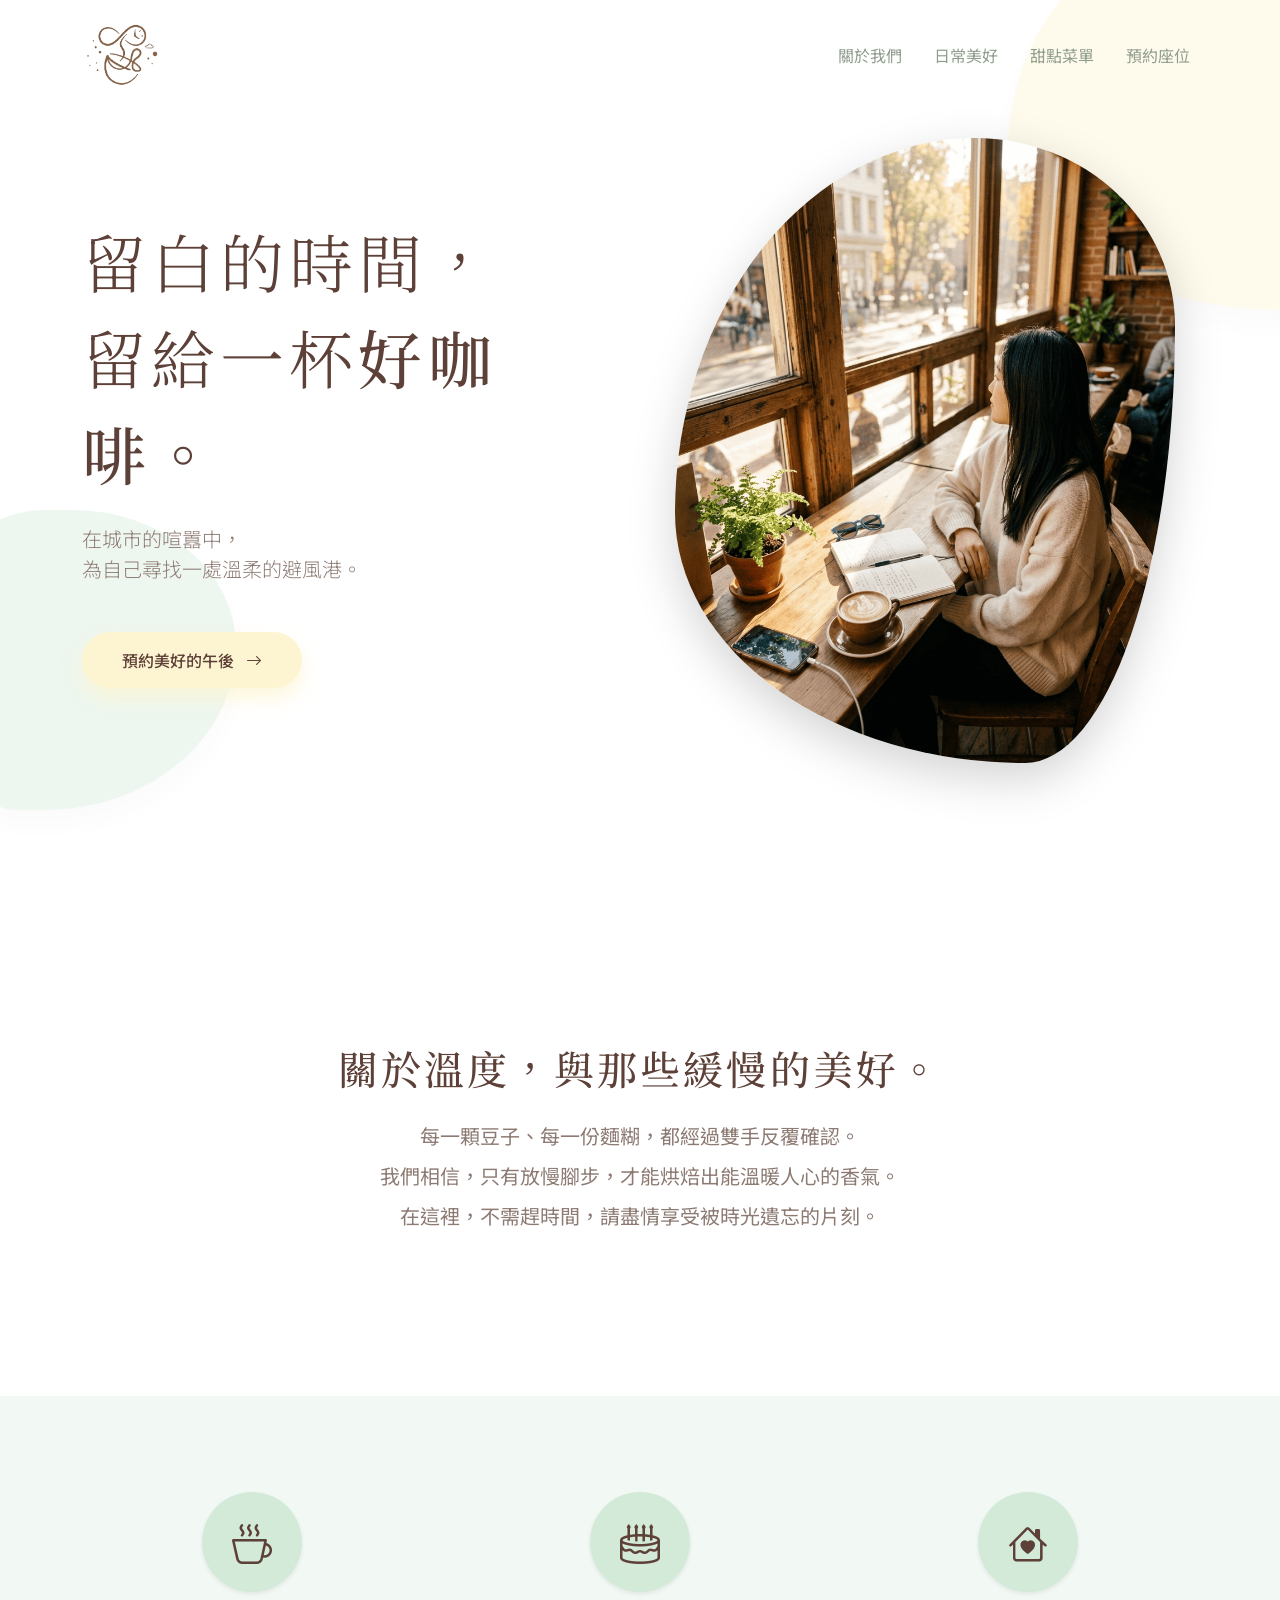
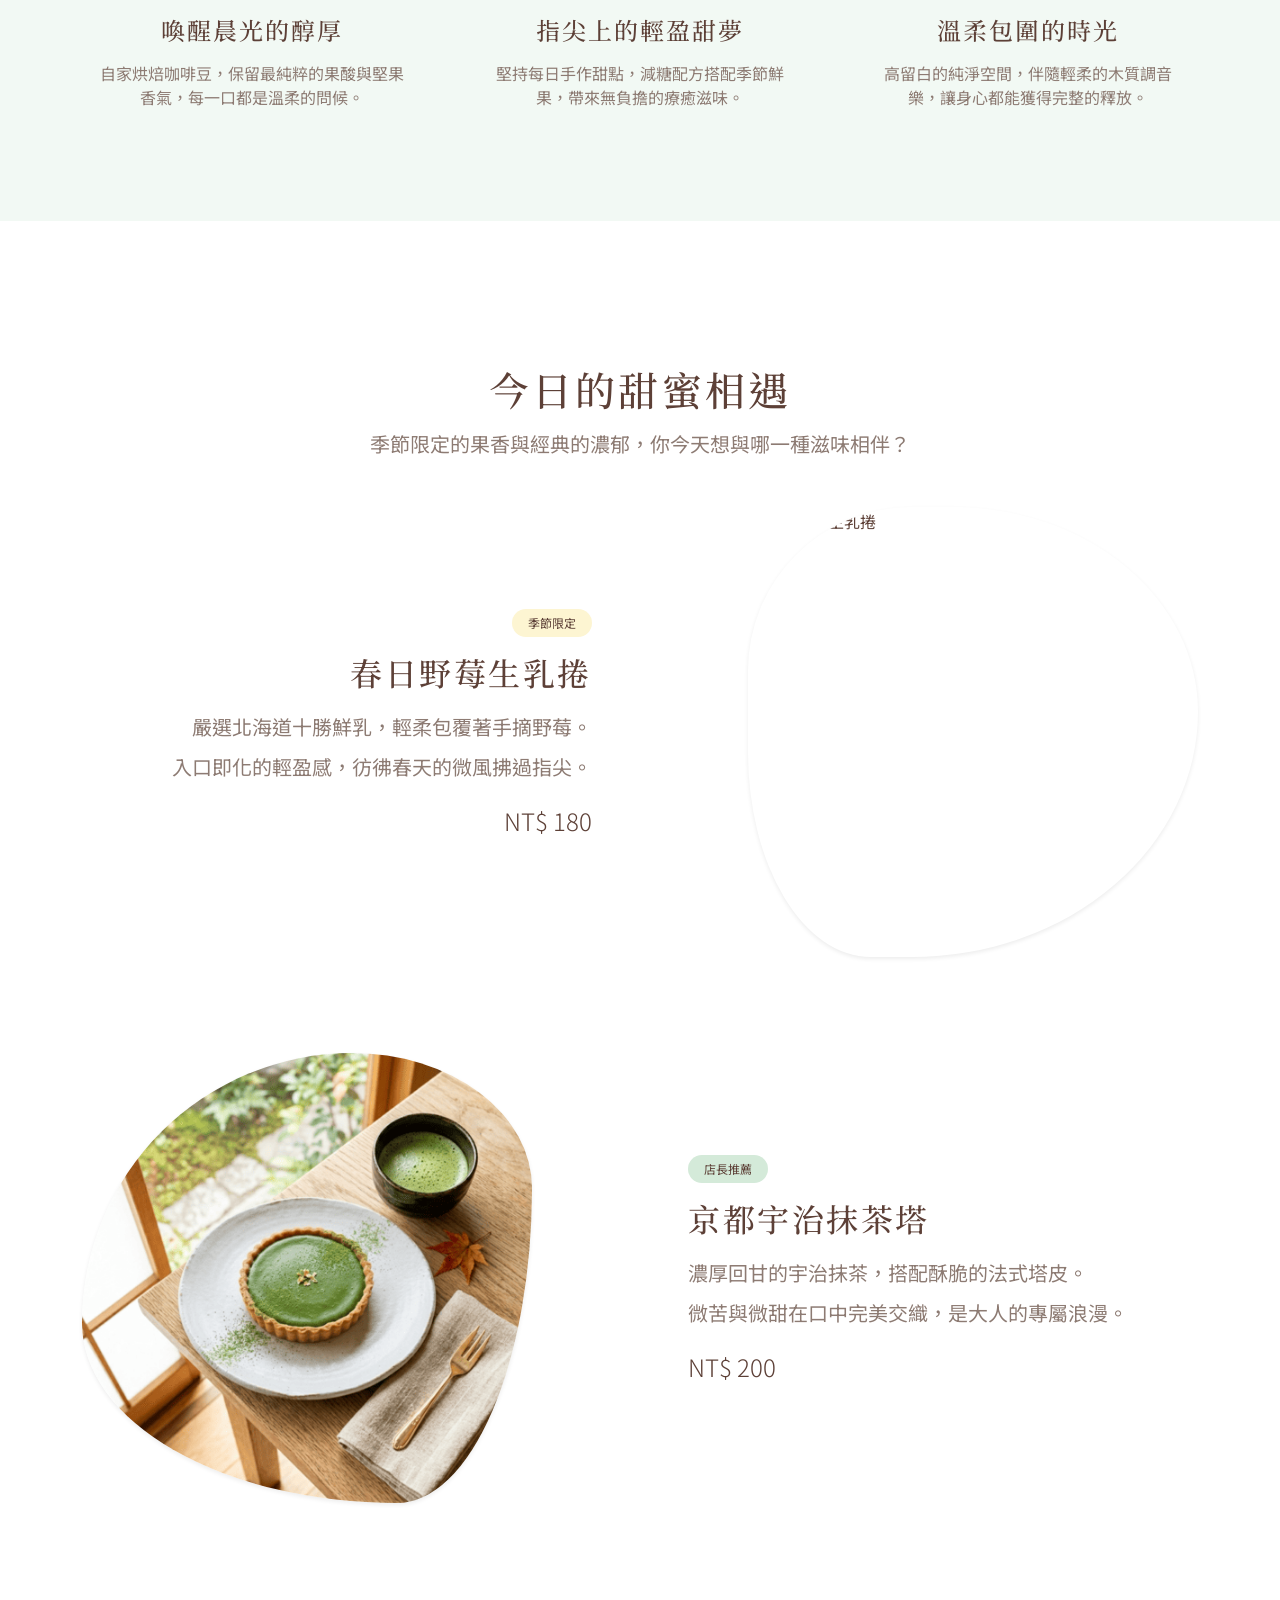
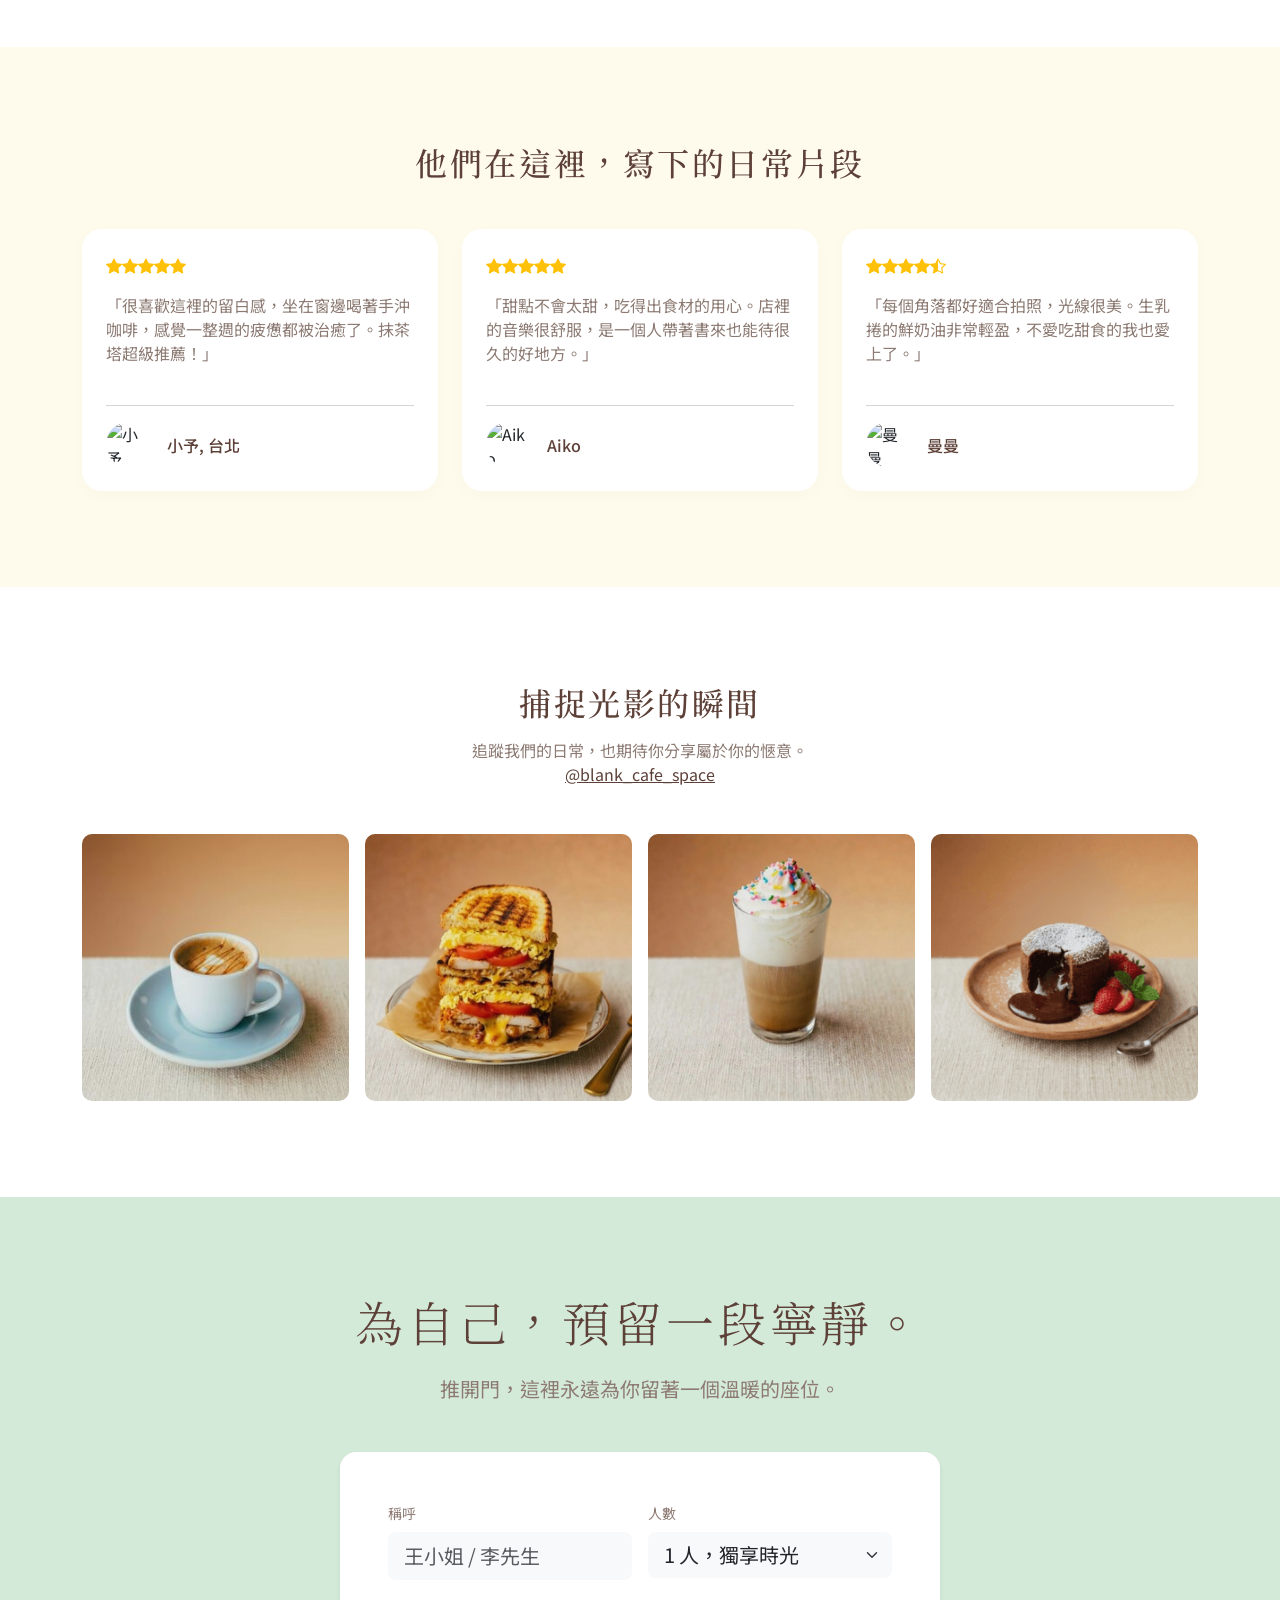
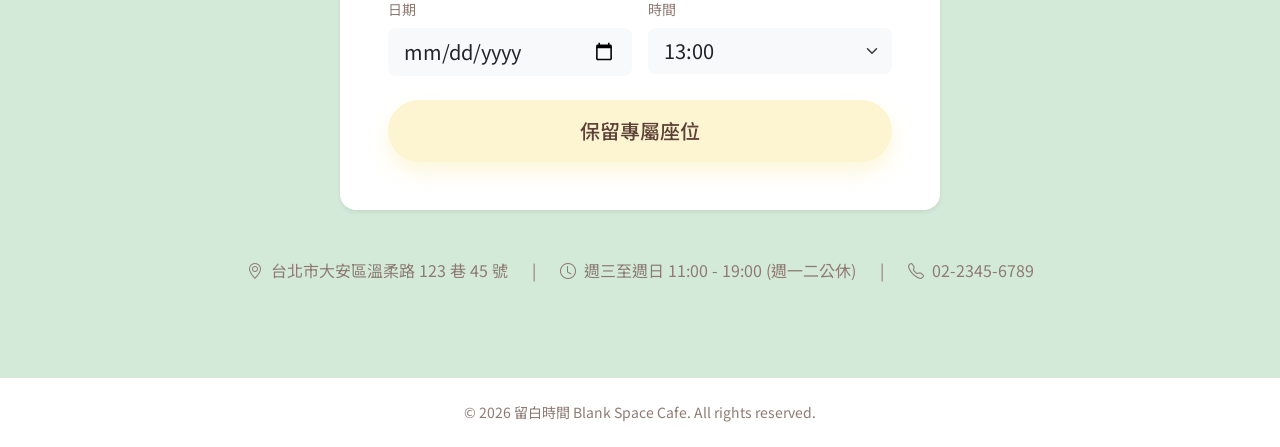
==== commit 4ea77ea3: "chore: 更新網站內容 [2026-06-18 15:19]" ====
--- a/index.html
+++ b/index.html
@@ -1,282 +1,345 @@
 <!DOCTYPE html>
-<html lang="zh-Hant" data-theme="caramellatte">
+<html lang="zh-TW">
 <head>
-  <meta charset="UTF-8">
-  <meta name="viewport" content="width=device-width, initial-scale=1.0">
-  <title>Yami｜台灣商業插畫家・日系透明感水彩生活小物接案合作</title>
-  <meta name="description" content="提供專業商業插畫設計、手繪風生活小物、網頁視覺與 IP 角色設計。專長日系透明感水彩風格，歡迎商業合作與插畫接案洽詢。">
-  <meta name="theme-color" content="#fcfbf7">
-  <link rel="preconnect" href="https://fonts.googleapis.com">
-  <link rel="preconnect" href="https://fonts.gstatic.com" crossorigin>
-  <link href="https://fonts.googleapis.com/css2?family=Cormorant+Garamond:wght@500;600;700&family=Noto+Sans+TC:wght@400;500;700;900&family=Noto+Serif+TC:wght@400;600;700&family=Playfair+Display:wght@600;700&display=swap" rel="stylesheet">
-  <link rel="stylesheet" href="https://cdn.jsdelivr.net/npm/bootstrap-icons@1.11.3/font/bootstrap-icons.min.css">
-  <script src="https://cdn.jsdelivr.net/npm/@tailwindcss/browser@4"></script>
-  <link href="https://cdn.jsdelivr.net/npm/daisyui@5" rel="stylesheet" />
-  <style type="text/tailwindcss">
-    @theme {
-      --font-display: 'Cormorant Garamond', 'Playfair Display', serif;
-      --font-sans: 'Noto Sans TC', sans-serif;
-      --font-serif: 'Noto Serif TC', serif;
-    }
-  </style>
-  <link rel="stylesheet" href="assets/css/style.css">
+    <meta charset="UTF-8">
+    <meta name="viewport" content="width=device-width, initial-scale=1.0">
+    <title>留白時間 | 咖啡與手作甜點</title>
+    
+    <!-- Bootstrap 5 CSS -->
+    <link href="https://cdn.jsdelivr.net/npm/bootstrap@5.3.2/dist/css/bootstrap.min.css" rel="stylesheet">
+    <!-- Bootstrap Icons -->
+    <link rel="stylesheet" href="https://cdn.jsdelivr.net/npm/bootstrap-icons@1.11.1/font/bootstrap-icons.css">
+    <!-- Google Fonts -->
+    <link rel="preconnect" href="https://fonts.googleapis.com">
+    <link rel="preconnect" href="https://fonts.gstatic.com" crossorigin>
+    <link href="https://fonts.googleapis.com/css2?family=Noto+Sans+TC:wght@300;400;500&family=Noto+Serif+TC:wght@300;400;500;600&family=Oswald:wght@400;500&display=swap" rel="stylesheet">
+    <link rel="stylesheet" href="assets/css/blank_time_style.css">
 </head>
-<body class="bg-base-100 text-base-content font-sans">
-  <header class="sticky top-0 z-50 border-b border-base-300/50 bg-base-100/80 backdrop-blur-xl">
-    <nav class="container mx-auto flex max-w-7xl items-center justify-between px-6 py-4">
-      <a class="font-display text-3xl font-semibold tracking-[0.18em] text-primary" href="#home">Yami</a>
-      <button class="btn btn-ghost btn-circle lg:hidden" type="button" data-menu-toggle aria-label="開啟選單">
-        <i class="bi bi-list text-2xl"></i>
-      </button>
-      <div class="hidden lg:flex lg:items-center lg:gap-6" data-menu>
-        <a class="nav-link text-sm font-medium transition-colors hover:text-primary" href="#portfolio">作品</a>
-        <a class="nav-link text-sm font-medium transition-colors hover:text-primary" href="#about">關於我</a>
-        <a class="nav-link text-sm font-medium transition-colors hover:text-primary" href="#services">服務</a>
-        <a class="nav-link text-sm font-medium transition-colors hover:text-primary" href="#contact">聯絡</a>
-        <a class="btn btn-primary btn-sm" href="#contact"><i class="bi bi-envelope-paper-heart me-2"></i>免費諮詢</a>
-      </div>
+<body>
+
+    <!-- 導覽列 -->
+    <nav class="navbar navbar-expand-lg fixed-top py-3" id="navbar">
+        <div class="container">
+            <a class="navbar-brand d-flex align-items-center" href="#">
+                <img src="imgs/logo_blank.png" alt="留白時間 Logo" style="width: 80px; height: auto; display: block;">
+            </a>
+            <button class="navbar-toggler border-0" type="button" data-bs-toggle="collapse" data-bs-target="#navbarNav">
+                <i class="bi bi-list fs-1 text-support"></i>
+            </button>
+            <div class="collapse navbar-collapse" id="navbarNav">
+                <ul class="navbar-nav ms-auto gap-3">
+                    <li class="nav-item"><a class="nav-link text-support" href="#story">關於我們</a></li>
+                    <li class="nav-item"><a class="nav-link text-support" href="#features">日常美好</a></li>
+                    <li class="nav-item"><a class="nav-link text-support" href="#menu">甜點菜單</a></li>
+                    <li class="nav-item"><a class="nav-link text-support" href="#booking">預約座位</a></li>
+                </ul>
+            </div>
+        </div>
     </nav>
-    <div class="hidden border-t border-base-300/50 bg-base-100 lg:hidden" data-mobile-menu>
-      <div class="container mx-auto max-w-7xl space-y-2 px-6 py-4">
-        <a class="block rounded-xl px-4 py-3 text-sm font-medium hover:bg-base-200" href="#portfolio">作品</a>
-        <a class="block rounded-xl px-4 py-3 text-sm font-medium hover:bg-base-200" href="#about">關於我</a>
-        <a class="block rounded-xl px-4 py-3 text-sm font-medium hover:bg-base-200" href="#services">服務</a>
-        <a class="block rounded-xl px-4 py-3 text-sm font-medium hover:bg-base-200" href="#contact">聯絡</a>
-        <a class="btn btn-primary w-full mt-2" href="#contact"><i class="bi bi-envelope-paper-heart me-2"></i>免費諮詢</a>
-      </div>
-    </div>
-  </header>
-
-  <main>
-    <section class="hero-section relative overflow-hidden" id="home">
-      <div class="container mx-auto max-w-7xl px-6 py-24 lg:py-32">
-        <div class="grid items-center gap-14 lg:grid-cols-2">
-          <div class="hero-text">
-            <p class="eyebrow">Illustration • Branding • Storytelling</p>
-            <h1 class="font-display text-5xl leading-none md:text-6xl lg:text-7xl">用畫筆揉碎日光，把平凡的日子渲染成詩。</h1>
-            <p class="lead mt-5 max-w-2xl">你好，我是 Yami。專注於日系透明感水彩的商業插畫家，透過溫暖的手繪線條，記錄生活小物與品牌故事。</p>
-            <div class="hero-actions mt-8">
-              <a href="#portfolio" class="btn btn-primary btn-lg">查看作品</a>
-              <a href="#about" class="btn btn-outline btn-secondary btn-lg">了解我</a>
-            </div>
-            <ul class="hero-meta mt-6 flex flex-wrap gap-4 text-sm">
-              <li><i class="bi bi-brush me-1"></i>商業插畫</li>
-              <li><i class="bi bi-stars me-1"></i>品牌合作</li>
-              <li><i class="bi bi-gift me-1"></i>文創周邊</li>
-            </ul>
-          </div>
-          <div class="hero-visual">
-            <div class="hero-card mx-auto max-w-2xl">
-              <img src="https://images.unsplash.com/photo-1513360371669-4adf3dd7dff8?auto=format&fit=crop&w=1200&q=80"
-                   alt="日系插畫風格的生活場景"
-                   class="h-[560px] w-full object-cover"
-                   fetchpriority="high"
-                   decoding="async">
-            </div>
-          </div>
-        </div>
-      </div>
-    </section>
-
-    <section class="py-24" id="portfolio">
-      <div class="container mx-auto max-w-7xl px-6">
-        <div class="section-heading mb-12 text-center">
-          <p class="eyebrow">Featured Portfolio</p>
-          <h2>精選日系水彩作品案例</h2>
-        </div>
-        <div class="grid gap-6 md:grid-cols-2 xl:grid-cols-3">
-          <a href="projects/time-shop.html" class="portfolio-card group block overflow-hidden rounded-[2rem] bg-base-100 shadow-sm transition-all duration-300 hover:-translate-y-1">
-            <img src="https://images.unsplash.com/photo-1524758631624-e2822e304c36?auto=format&fit=crop&w=900&q=80" alt="時光雜貨鋪插畫作品" loading="lazy">
-            <div class="portfolio-card-body p-6">
-              <span>品牌周邊 / 文創</span>
-              <h3>時光雜貨鋪</h3>
-              <div class="portfolio-card-footer">
-                <span>查看案例</span>
-                <i class="bi bi-arrow-right"></i>
-              </div>
-            </div>
-          </a>
-          <a href="projects/time-shop.html" class="portfolio-card group block overflow-hidden rounded-[2rem] bg-base-100 shadow-sm transition-all duration-300 hover:-translate-y-1">
-            <img src="https://images.unsplash.com/photo-1495474472287-4d71bcdd2085?auto=format&fit=crop&w=900&q=80" alt="咖啡館日常插畫作品" loading="lazy">
-            <div class="portfolio-card-body p-6">
-              <span>社群視覺 / 活動</span>
-              <h3>午後咖啡日記</h3>
-              <div class="portfolio-card-footer">
-                <span>查看案例</span>
-                <i class="bi bi-arrow-right"></i>
-              </div>
-            </div>
-          </a>
-          <a href="projects/time-shop.html" class="portfolio-card group block overflow-hidden rounded-[2rem] bg-base-100 shadow-sm transition-all duration-300 hover:-translate-y-1">
-            <img src="https://images.unsplash.com/photo-1512436991641-6745cdb1723f?auto=format&fit=crop&w=900&q=80" alt="書籍封面插畫作品" loading="lazy">
-            <div class="portfolio-card-body p-6">
-              <span>書籍封面 / IP</span>
-              <h3>城市漫步記</h3>
-              <div class="portfolio-card-footer">
-                <span>查看案例</span>
-                <i class="bi bi-arrow-right"></i>
-              </div>
-            </div>
-          </a>
-          <a href="projects/time-shop.html" class="portfolio-card group block overflow-hidden rounded-[2rem] bg-base-100 shadow-sm transition-all duration-300 hover:-translate-y-1">
-            <img src="https://images.unsplash.com/photo-1517841905240-472988babdf9?auto=format&fit=crop&w=900&q=80" alt="生活小物插畫作品" loading="lazy">
-            <div class="portfolio-card-body p-6">
-              <span>商品包裝 / 日常</span>
-              <h3>晨光小物系列</h3>
-              <div class="portfolio-card-footer">
-                <span>查看案例</span>
-                <i class="bi bi-arrow-right"></i>
-              </div>
-            </div>
-          </a>
-          <a href="projects/time-shop.html" class="portfolio-card group block overflow-hidden rounded-[2rem] bg-base-100 shadow-sm transition-all duration-300 hover:-translate-y-1">
-            <img src="https://images.unsplash.com/photo-1492691527719-9d1e07e534b4?auto=format&fit=crop&w=900&q=80" alt="節慶插畫作品" loading="lazy">
-            <div class="portfolio-card-body p-6">
-              <span>節慶主視覺</span>
-              <h3>四季微光</h3>
-              <div class="portfolio-card-footer">
-                <span>查看案例</span>
-                <i class="bi bi-arrow-right"></i>
-              </div>
-            </div>
-          </a>
-          <a href="projects/time-shop.html" class="portfolio-card group block overflow-hidden rounded-[2rem] bg-base-100 shadow-sm transition-all duration-300 hover:-translate-y-1">
-            <img src="https://images.unsplash.com/photo-1494790108377-be9c29b29330?auto=format&fit=crop&w=900&q=80" alt="角色設計插畫作品" loading="lazy">
-            <div class="portfolio-card-body p-6">
-              <span>角色設計 / 企劃</span>
-              <h3>微笑的季節</h3>
-              <div class="portfolio-card-footer">
-                <span>查看案例</span>
-                <i class="bi bi-arrow-right"></i>
-              </div>
-            </div>
-          </a>
-        </div>
-      </div>
-    </section>
-
-    <section class="py-24" id="about">
-      <div class="container mx-auto max-w-7xl px-6">
-        <div class="grid items-center gap-12 lg:grid-cols-[0.95fr_1.05fr]">
-          <div>
-            <img src="https://images.unsplash.com/photo-1544723795-3fb6469f5b39?auto=format&fit=crop&w=900&q=80" alt="插畫家 Yami 的人物形象" class="about-image h-[620px] w-full object-cover" loading="lazy">
-          </div>
-          <div>
-            <p class="eyebrow">About Me</p>
-            <h2>在手寫的筆觸裡，找回生活溫柔的點滴</h2>
-            <p class="mt-4 text-base-content/80">我相信每個小物都有屬於自己的故事。從一杯咖啡、一本書、窗邊的綠植，到品牌的每個細節，我都希望以溫柔而有層次的水彩感，把它們變成能被記住的畫面。</p>
-            <p class="mt-4 text-base-content/80">我的創作擅長日系透明感水彩與手繪質感，除了插畫設計，也協助品牌打造更有溫度的視覺系統。</p>
-            <div class="mt-8 grid gap-4 sm:grid-cols-2">
-              <div class="info-box rounded-[1rem] p-6">
-                <h4 class="text-4xl font-semibold text-primary">8+</h4>
-                <p class="mt-2">年插畫創作經驗</p>
-              </div>
-              <div class="info-box rounded-[1rem] p-6">
-                <h4 class="text-4xl font-semibold text-primary">120+</h4>
-                <p class="mt-2">完成專案與合作</p>
-              </div>
-            </div>
-          </div>
-        </div>
-      </div>
-    </section>
-
-    <section class="py-24" id="services">
-      <div class="container mx-auto max-w-7xl px-6">
-        <div class="section-heading mb-12 text-center">
-          <p class="eyebrow">Services</p>
-          <h2>商業插畫服務項目</h2>
-        </div>
-        <div class="grid gap-6 md:grid-cols-2 xl:grid-cols-4">
-          <div class="service-card rounded-[1rem] p-6">
-            <div class="service-icon"><i class="bi bi-book"></i></div>
-            <span>01</span>
-            <h3>書籍封面</h3>
-            <p>打造有故事感的書籍視覺，提升閱讀第一印象。</p>
-          </div>
-          <div class="service-card rounded-[1rem] p-6">
-            <div class="service-icon"><i class="bi bi-palette2"></i></div>
-            <span>02</span>
-            <h3>品牌插畫</h3>
-            <p>設計適合社群、EDM、包裝與官網的品牌畫面。</p>
-          </div>
-          <div class="service-card rounded-[1rem] p-6">
-            <div class="service-icon"><i class="bi bi-gift"></i></div>
-            <span>03</span>
-            <h3>文創周邊</h3>
-            <p>協助生活小物、貼紙、明信片與系列產品的插畫開發。</p>
-          </div>
-          <div class="service-card rounded-[1rem] p-6">
-            <div class="service-icon"><i class="bi bi-emoji-smile"></i></div>
-            <span>04</span>
-            <h3>角色設計</h3>
-            <p>打造陪伴使用者的角色與 IP 風格，擴展品牌辨識度。</p>
-          </div>
-        </div>
-      </div>
-    </section>
-
-    <section class="py-24">
-      <div class="container mx-auto max-w-7xl px-6">
-        <div class="grid items-center gap-8 lg:grid-cols-[0.9fr_1.1fr]">
-          <div>
-            <p class="eyebrow">Testimonials</p>
-            <h2>合作夥伴的肯定</h2>
-            <p class="mt-4 text-base-content/80">從品牌視覺延伸到商品包裝，她總能把生活感與故事感完整帶入畫面中。</p>
-          </div>
-          <div>
-            <div class="testimonial-card rounded-[1rem] p-8">
-              <p class="text-lg leading-8">「Yami 在畫面中保留了溫度與細節，讓我們的品牌瞬間變得更有辨識度，也讓商品更容易打動消費者。」</p>
-              <div class="mt-5">
-                <strong>林小姐</strong>
-                <span class="block text-base-content/60">品牌經營者</span>
-              </div>
-            </div>
-          </div>
-        </div>
-      </div>
-    </section>
-
-    <section class="py-24" id="contact">
-      <div class="container mx-auto max-w-7xl px-6">
-        <div class="cta-box grid items-center gap-8 rounded-[1.5rem] p-8 lg:grid-cols-[1.1fr_0.9fr] lg:p-12">
-          <div>
-            <p class="eyebrow">Let’s Work Together</p>
-            <h2>想把你的品牌故事畫進畫面嗎？</h2>
-            <p class="mt-4 text-base-content/80">歡迎商業合作、插畫接案、文創企劃與活動視覺需求，預計 24 小時內回覆。</p>
-            <ul class="contact-info mt-6 space-y-3 text-base-content/80">
-              <li><i class="bi bi-envelope me-2"></i>hello@yami-studio.com</li>
-              <li><i class="bi bi-instagram me-2"></i>@yami_illustration</li>
-              <li><i class="bi bi-geo-alt me-2"></i>台北 / 台中 可遠距合作</li>
-            </ul>
-          </div>
-          <div>
-            <form class="space-y-4">
-              <input type="text" placeholder="你的名字" class="input input-bordered w-full bg-white/60">
-              <input type="email" placeholder="Email" class="input input-bordered w-full bg-white/60">
-              <textarea rows="4" placeholder="簡單說明你的需求" class="textarea textarea-bordered w-full bg-white/60"></textarea>
-              <button type="submit" class="btn btn-primary w-full">送出詢價</button>
-            </form>
-          </div>
-        </div>
-      </div>
-    </section>
-  </main>
-
-  <footer class="py-8 text-base-content/70">
-    <div class="container mx-auto flex max-w-7xl flex-col items-center justify-between gap-4 px-6 md:flex-row">
-      <p class="mb-0">© <span id="year"></span> Yami. All rights reserved.</p>
-      <div class="footer-icons flex items-center gap-4">
-        <a href="#home"><i class="bi bi-arrow-up-circle"></i></a>
-        <a href="#"><i class="bi bi-instagram"></i></a>
-        <a href="#"><i class="bi bi-envelope"></i></a>
-      </div>
-    </div>
-  </footer>
-
-  <script src="https://cdnjs.cloudflare.com/ajax/libs/gsap/3.12.5/gsap.min.js"></script>
-  <script src="https://cdnjs.cloudflare.com/ajax/libs/gsap/3.12.5/ScrollTrigger.min.js"></script>
-  <script src="assets/js/main.js"></script>
-  <script src="assets/js/animation.js"></script>
+
+    <!-- 1. Hero Section -->
+    <section class="hero-section d-flex align-items-center overflow-hidden">
+        <!-- 背景裝飾圓形 -->
+        <div class="floating-element bg-lemon organic-shape" style="width: 400px; height: 400px; top: -10%; right: -10%;"></div>
+        <div class="floating-element bg-mint organic-shape-2" style="width: 300px; height: 300px; bottom: 10%; left: -5%;"></div>
+
+        <div class="container position-relative z-1">
+            <div class="row align-items-center min-vh-100 py-5">
+                <div class="col-lg-6 text-center text-lg-start mb-5 mb-lg-0 fade-in-up">
+                    <h1 class="display-3 fw-light mb-4 lh-base">
+                        留白的時間，<br>
+                        留給一杯<span class="fw-medium">好咖啡。</span>
+                    </h1>
+                    <p class="lead text-muted mb-5 fs-5">
+                        在城市的喧囂中，<br class="d-none d-lg-block">
+                        為自己尋找一處溫柔的避風港。
+                    </p>
+                    <a href="#booking" class="btn btn-cta text-decoration-none">
+                        預約美好的午後 <i class="bi bi-arrow-right ms-2"></i>
+                    </a>
+                </div>
+                <div class="col-lg-6 fade-in-up delay-2">
+                    <div class="organic-wrapper organic-shape mx-auto shadow-lg" style="max-width: 500px; aspect-ratio: 4/5;">
+                        <img src="imgs/banner.png" alt="咖啡廳氛圍" class="img-cover">
+                    </div>
+                </div>
+            </div>
+        </div>
+    </section>
+
+    <!-- 2. 品牌故事 -->
+    <section id="story" class="py-5 my-5">
+        <div class="container py-5 text-center fade-in-up">
+            <h2 class="fs-1 mb-4">關於溫度，與那些緩慢的美好。</h2>
+            <div class="mx-auto" style="max-width: 600px;">
+                <p class="text-muted lh-lg fs-5">
+                    每一顆豆子、每一份麵糊，都經過雙手反覆確認。<br>
+                    我們相信，只有放慢腳步，才能烘焙出能溫暖人心的香氣。<br>
+                    在這裡，不需趕時間，請盡情享受被時光遺忘的片刻。
+                </p>
+            </div>
+        </div>
+    </section>
+
+    <!-- 3. 產品特色 -->
+    <section id="features" class="py-5" style="background-color: rgba(212, 234, 217, 0.3);">
+        <div class="container py-5">
+            <div class="row g-5 text-center">
+                <div class="col-md-4 fade-in-up delay-1">
+                    <div class="bg-mint rounded-circle d-inline-flex align-items-center justify-content-center shadow-sm mb-4" style="width: 100px; height: 100px;">
+                        <i class="bi bi-cup-hot fs-1 text-brown"></i>
+                    </div>
+                    <h3 class="fs-4 mb-3">喚醒晨光的醇厚</h3>
+                    <p class="text-muted px-3">自家烘焙咖啡豆，保留最純粹的果酸與堅果香氣，每一口都是溫柔的問候。</p>
+                </div>
+                <div class="col-md-4 fade-in-up delay-2">
+                    <div class="bg-mint rounded-circle d-inline-flex align-items-center justify-content-center shadow-sm mb-4" style="width: 100px; height: 100px;">
+                        <i class="bi bi-cake2 fs-1 text-brown"></i>
+                    </div>
+                    <h3 class="fs-4 mb-3">指尖上的輕盈甜夢</h3>
+                    <p class="text-muted px-3">堅持每日手作甜點，減糖配方搭配季節鮮果，帶來無負擔的療癒滋味。</p>
+                </div>
+                <div class="col-md-4 fade-in-up delay-3">
+                    <div class="bg-mint rounded-circle d-inline-flex align-items-center justify-content-center shadow-sm mb-4" style="width: 100px; height: 100px;">
+                        <i class="bi bi-house-heart fs-1 text-brown"></i>
+                    </div>
+                    <h3 class="fs-4 mb-3">溫柔包圍的時光</h3>
+                    <p class="text-muted px-3">高留白的純淨空間，伴隨輕柔的木質調音樂，讓身心都能獲得完整的釋放。</p>
+                </div>
+            </div>
+        </div>
+    </section>
+
+    <!-- 4. 主打甜點菜單 -->
+    <section id="menu" class="py-5 my-5">
+        <div class="container py-5">
+            <div class="text-center mb-5 fade-in-up">
+                <h2 class="fs-1 mb-3">今日的甜蜜相遇</h2>
+                <p class="text-muted fs-5">季節限定的果香與經典的濃郁，你今天想與哪一種滋味相伴？</p>
+            </div>
+
+            <!-- 品項 1 -->
+            <div class="row align-items-center mb-5 pb-5 fade-in-up">
+                <div class="col-md-6 order-md-2 mb-4 mb-md-0">
+                    <div class="organic-wrapper organic-shape-2 shadow-sm ms-md-auto" style="max-width: 450px; aspect-ratio: 1/1;">
+                        <img src="https://images.unsplash.com/photo-1464305795204-6f5bbfc7fb81?auto=format&fit=crop&w=800&q=80" alt="春日野莓生乳捲" class="img-cover">
+                    </div>
+                </div>
+                <div class="col-md-6 order-md-1 text-md-end pe-md-5">
+                    <span class="badge bg-lemon text-brown rounded-pill px-3 py-2 mb-3 fw-normal">季節限定</span>
+                    <h3 class="fs-2 mb-3">春日野莓生乳捲</h3>
+                    <p class="text-muted lh-lg fs-5">
+                        嚴選北海道十勝鮮乳，輕柔包覆著手摘野莓。<br>
+                        入口即化的輕盈感，彷彿春天的微風拂過指尖。
+                    </p>
+                    <p class="fs-4 fw-light text-brown mt-3 price-font">NT$ 180</p>
+                </div>
+            </div>
+
+            <!-- 品項 2 -->
+            <div class="row align-items-center fade-in-up delay-1">
+                <div class="col-md-6 mb-4 mb-md-0">
+                    <div class="organic-wrapper organic-shape shadow-sm" style="max-width: 450px; aspect-ratio: 1/1;">
+                        <img src="imgs/mocha.png" alt="京都宇治抹茶塔" class="img-cover">
+                    </div>
+                </div>
+                <div class="col-md-6 ps-md-5">
+                    <span class="badge bg-mint text-brown rounded-pill px-3 py-2 mb-3 fw-normal">店長推薦</span>
+                    <h3 class="fs-2 mb-3">京都宇治抹茶塔</h3>
+                    <p class="text-muted lh-lg fs-5">
+                        濃厚回甘的宇治抹茶，搭配酥脆的法式塔皮。<br>
+                        微苦與微甜在口中完美交織，是大人的專屬浪漫。
+                    </p>
+                    <p class="fs-4 fw-light text-brown mt-3 price-font">NT$ 200</p>
+                </div>
+            </div>
+        </div>
+    </section>
+
+    <!-- 5. 客戶好評 -->
+    <section class="py-5" style="background-color: rgba(253, 245, 210, 0.4);">
+        <div class="container py-5">
+            <div class="text-center mb-5 fade-in-up">
+                <h2 class="fs-2 mb-3">他們在這裡，寫下的日常片段</h2>
+            </div>
+            <div class="row g-4">
+                <div class="col-md-4 fade-in-up delay-1">
+                    <div class="card card-soft p-4 h-100">
+                        <div class="d-flex text-warning mb-3">
+                            <i class="bi bi-star-fill"></i><i class="bi bi-star-fill"></i><i class="bi bi-star-fill"></i><i class="bi bi-star-fill"></i><i class="bi bi-star-fill"></i>
+                        </div>
+                        <p class="text-muted flex-grow-1">「很喜歡這裡的留白感，坐在窗邊喝著手沖咖啡，感覺一整週的疲憊都被治癒了。抹茶塔超級推薦！」</p>
+                        <div class="mt-4 d-flex align-items-center border-top border-support pt-3">
+                            <img src="https://images.unsplash.com/photo-1438761681033-6461ffad8d80?auto=format&fit=crop&w=100&q=80" alt="小予" class="rounded-circle me-3" style="width: 45px; height: 45px; object-fit: cover;">
+                            <div class="text-brown fw-medium mb-0">小予, 台北</div>
+                        </div>
+                    </div>
+                </div>
+                <div class="col-md-4 fade-in-up delay-2">
+                    <div class="card card-soft p-4 h-100">
+                        <div class="d-flex text-warning mb-3">
+                            <i class="bi bi-star-fill"></i><i class="bi bi-star-fill"></i><i class="bi bi-star-fill"></i><i class="bi bi-star-fill"></i><i class="bi bi-star-fill"></i>
+                        </div>
+                        <p class="text-muted flex-grow-1">「甜點不會太甜，吃得出食材的用心。店裡的音樂很舒服，是一個人帶著書來也能待很久的好地方。」</p>
+                        <div class="mt-4 d-flex align-items-center border-top border-support pt-3">
+                            <img src="https://images.unsplash.com/photo-1544005313-94ddf0286df2?auto=format&fit=crop&w=100&q=80" alt="Aiko" class="rounded-circle me-3" style="width: 45px; height: 45px; object-fit: cover;">
+                            <div class="text-brown fw-medium mb-0">Aiko</div>
+                        </div>
+                    </div>
+                </div>
+                <div class="col-md-4 fade-in-up delay-3">
+                    <div class="card card-soft p-4 h-100">
+                        <div class="d-flex text-warning mb-3">
+                            <i class="bi bi-star-fill"></i><i class="bi bi-star-fill"></i><i class="bi bi-star-fill"></i><i class="bi bi-star-fill"></i><i class="bi bi-star-half"></i>
+                        </div>
+                        <p class="text-muted flex-grow-1">「每個角落都好適合拍照，光線很美。生乳捲的鮮奶油非常輕盈，不愛吃甜食的我也愛上了。」</p>
+                        <div class="mt-4 d-flex align-items-center border-top border-support pt-3">
+                            <img src="https://images.unsplash.com/photo-1517841905240-472988babdf9?auto=format&fit=crop&w=100&q=80" alt="曼曼" class="rounded-circle me-3" style="width: 45px; height: 45px; object-fit: cover;">
+                            <div class="text-brown fw-medium mb-0">曼曼</div>
+                        </div>
+                    </div>
+                </div>
+            </div>
+        </div>
+    </section>
+
+    <!-- 6. Instagram 牆 -->
+    <section class="py-5 my-5">
+        <div class="container text-center fade-in-up">
+            <h2 class="fs-2 mb-3">捕捉光影的瞬間</h2>
+            <p class="text-muted mb-5">追蹤我們的日常，也期待你分享屬於你的愜意。 <br> <a href="#" class="text-brown">@blank_cafe_space</a></p>
+            
+            <div class="row g-2 g-md-3">
+                <div class="col-6 col-md-3"><img src="imgs/product1.jpg" alt="ig1" class="img-fluid ig-img w-100"></div>
+                <div class="col-6 col-md-3"><img src="imgs/product2.jpg" alt="ig2" class="img-fluid ig-img w-100"></div>
+                <div class="col-6 col-md-3"><img src="imgs/product3.jpg" alt="ig3" class="img-fluid ig-img w-100"></div>
+                <div class="col-6 col-md-3"><img src="imgs/product4.jpg" alt="ig4" class="img-fluid ig-img w-100"></div>
+            </div>
+        </div>
+    </section>
+
+    <!-- 7. 交通與訂位 (CTA) -->
+    <section id="booking" class="py-5 bg-mint bg-opacity-50">
+        <div class="container py-5 text-center fade-in-up">
+            <h2 class="display-5 mb-4">為自己，預留一段寧靜。</h2>
+            <p class="text-muted fs-5 mb-5">推開門，這裡永遠為你留著一個溫暖的座位。</p>
+            
+            <div class="bg-white p-5 rounded-4 shadow-sm mx-auto mb-5" style="max-width: 600px;">
+                <form>
+                    <div class="row g-3 mb-4 text-start">
+                        <div class="col-md-6">
+                            <label class="form-label text-muted small">稱呼</label>
+                            <input type="text" class="form-control form-control-lg bg-light border-0" placeholder="王小姐 / 李先生">
+                        </div>
+                        <div class="col-md-6">
+                            <label class="form-label text-muted small">人數</label>
+                            <select class="form-select form-select-lg bg-light border-0">
+                                <option selected>1 人，獨享時光</option>
+                                <option value="2">2 人，知心相伴</option>
+                                <option value="3">3 - 4 人，小型聚會</option>
+                            </select>
+                        </div>
+                        <div class="col-md-6">
+                            <label class="form-label text-muted small">日期</label>
+                            <input type="date" class="form-control form-control-lg bg-light border-0">
+                        </div>
+                        <div class="col-md-6">
+                            <label class="form-label text-muted small">時間</label>
+                            <select class="form-select form-select-lg bg-light border-0">
+                                <option selected>13:00</option>
+                                <option value="1">14:00</option>
+                                <option value="2">15:00</option>
+                                <option value="3">16:00</option>
+                            </select>
+                        </div>
+                    </div>
+                    <button type="button" class="btn btn-cta w-100 text-brown fs-5">保留專屬座位</button>
+                </form>
+            </div>
+
+            <!-- 聯絡資訊 -->
+            <div class="row justify-content-center text-muted fs-6">
+                <div class="col-md-auto mb-2 mb-md-0">
+                    <i class="bi bi-geo-alt me-2"></i>台北市大安區溫柔路 123 巷 45 號
+                </div>
+                <div class="col-md-auto d-none d-md-block">|</div>
+                <div class="col-md-auto mb-2 mb-md-0">
+                    <i class="bi bi-clock me-2"></i>週三至週日 11:00 - 19:00 (週一二公休)
+                </div>
+                <div class="col-md-auto d-none d-md-block">|</div>
+                <div class="col-md-auto">
+                    <i class="bi bi-telephone me-2"></i>02-2345-6789
+                </div>
+            </div>
+        </div>
+    </section>
+
+    <!-- Footer -->
+    <footer class="py-4 text-center bg-white text-muted small">
+        <div class="container">
+            <p class="mb-0">&copy; 2026 留白時間 Blank Space Cafe. All rights reserved.</p>
+        </div>
+    </footer>
+
+    <!-- Bootstrap 5 JS Bundle -->
+    <script src="https://cdn.jsdelivr.net/npm/bootstrap@5.3.2/dist/js/bootstrap.bundle.min.js"></script>
+    
+    <!-- 捲動動畫與導覽列 JS -->
+    <script>
+        document.addEventListener("DOMContentLoaded", function() {
+            // 1. Navbar 捲動變色
+            const navbar = document.getElementById('navbar');
+            window.addEventListener('scroll', () => {
+                if (window.scrollY > 50) {
+                    navbar.classList.add('scrolled');
+                } else {
+                    navbar.classList.remove('scrolled');
+                }
+            });
+
+            // 2. Intersection Observer (捲動淡入效果)
+            const fadeElements = document.querySelectorAll('.fade-in-up');
+            
+            const observerOptions = {
+                root: null,
+                rootMargin: '0px',
+                threshold: 0.15 // 元素露出 15% 時觸發
+            };
+
+            const observer = new IntersectionObserver((entries, observer) => {
+                entries.forEach(entry => {
+                    if (entry.isIntersecting) {
+                        entry.target.classList.add('visible');
+                        // 動畫執行後取消觀察，避免重複觸發
+                        observer.unobserve(entry.target);
+                    }
+                });
+            }, observerOptions);
+
+            fadeElements.forEach(el => observer.observe(el));
+
+            // 3. 處理平滑捲動 (Smooth Scrolling for anchor links)
+            document.querySelectorAll('a[href^="#"]').forEach(anchor => {
+                anchor.addEventListener('click', function (e) {
+                    e.preventDefault();
+                    const targetId = this.getAttribute('href');
+                    if(targetId === '#') return;
+                    
+                    const targetElement = document.querySelector(targetId);
+                    if(targetElement) {
+                        // 扣除導覽列高度
+                        const headerOffset = 80;
+                        const elementPosition = targetElement.getBoundingClientRect().top;
+                        const offsetPosition = elementPosition + window.pageYOffset - headerOffset;
+
+                        window.scrollTo({
+                            top: offsetPosition,
+                            behavior: "smooth"
+                        });
+                    }
+                });
+            });
+        });
+    </script>
 </body>
-</html>
+</html>
--- a/assets/css/blank_time_style.css
+++ b/assets/css/blank_time_style.css
@@ -0,0 +1,155 @@
+
+        /* =========================================
+           色彩變數與基底設定
+           ========================================= */
+        :root {
+            --primary-white: #FFFFFF;
+            --mint-green: #D4EAD9;
+            --lemon-yellow: #FDF5D2;
+            --grey-green: #8F9D8D;
+            --text-brown: #5d4037;
+            --text-muted: #8d7b73;
+        }
+
+        body {
+            background-color: var(--primary-white);
+            font-family: 'Noto Sans TC', sans-serif;
+            color: var(--text-brown);
+            overflow-x: hidden;
+        }
+
+        h1, h2, h3, h4, h5, h6, .serif-font {
+            font-family: 'Noto Serif TC', serif;
+            letter-spacing: 0.08em;
+            color: var(--text-brown);
+        }
+
+        .text-support { color: var(--grey-green) !important; }
+        .text-brown { color: var(--text-brown) !important; }
+        .text-muted { color: var(--text-muted) !important; }
+        
+        .bg-mint { background-color: var(--mint-green); }
+        .bg-lemon { background-color: var(--lemon-yellow); }
+        .border-support { border-color: rgba(143, 157, 141, 0.4) !important; } /* 灰綠色搭配透明度作為細節線條 */
+
+        /* =========================================
+           微互動與動畫 (Micro-interactions)
+           ========================================= */
+        /* 捲動淡入效果 */
+        .fade-in-up {
+            opacity: 0;
+            transform: translateY(40px);
+            transition: opacity 1s cubic-bezier(0.2, 0.8, 0.2, 1), transform 1s cubic-bezier(0.2, 0.8, 0.2, 1);
+        }
+        .fade-in-up.visible {
+            opacity: 1;
+            transform: translateY(0);
+        }
+        /* 增加延遲的工具類別 */
+        .delay-1 { transition-delay: 0.1s; }
+        .delay-2 { transition-delay: 0.2s; }
+        .delay-3 { transition-delay: 0.3s; }
+
+        /* CTA 按鈕優化 */
+        .btn-cta {
+            background-color: var(--lemon-yellow);
+            color: var(--text-brown);
+            border: none;
+            font-weight: 500;
+            padding: 1rem 2.5rem;
+            border-radius: 50px;
+            box-shadow: 0 10px 20px rgba(253, 245, 210, 0.8);
+            transition: all 0.4s ease;
+        }
+        .btn-cta:hover {
+            background-color: #f5eab5;
+            color: var(--text-brown);
+            transform: translateY(-5px);
+            box-shadow: 0 15px 25px rgba(253, 245, 210, 1);
+        }
+
+        /* 導覽列變化 */
+        .navbar {
+            transition: all 0.4s ease;
+            background: transparent;
+        }
+        .navbar.scrolled {
+            background: rgba(253, 252, 250, 0.95);
+            backdrop-filter: blur(10px);
+            box-shadow: 0 2px 15px rgba(0,0,0,0.03);
+        }
+
+        /* =========================================
+           視覺形狀 (Organic Shapes)
+           ========================================= */
+        /* 柔軟的有機遮罩 */
+        .organic-shape {
+            border-radius: 40% 60% 70% 30% / 40% 50% 60% 50%;
+            overflow: hidden;
+            animation: morph 8s ease-in-out infinite both alternate;
+            box-shadow: 0 15px 30px rgba(0,0,0,0.05);
+        }
+        .organic-shape-2 {
+            border-radius: 60% 40% 30% 70% / 60% 30% 70% 40%;
+            overflow: hidden;
+            animation: morph2 9s ease-in-out infinite both alternate;
+            box-shadow: 0 15px 30px rgba(0,0,0,0.05);
+        }
+
+        @keyframes morph {
+            0% { border-radius: 40% 60% 70% 30% / 40% 50% 60% 50%; }
+            100% { border-radius: 60% 40% 30% 70% / 60% 30% 70% 40%; }
+        }
+        @keyframes morph2 {
+            0% { border-radius: 60% 40% 30% 70% / 60% 30% 70% 40%; }
+            100% { border-radius: 40% 60% 70% 30% / 40% 50% 60% 50%; }
+        }
+
+        .img-cover {
+            width: 100%;
+            height: 100%;
+            object-fit: cover;
+            transition: transform 0.6s ease;
+        }
+        .organic-wrapper:hover .img-cover {
+            transform: scale(1.05);
+        }
+
+        /* Hero 區塊 */
+        .hero-section {
+            min-height: 100vh;
+            background: var(--primary-white);
+            position: relative;
+        }
+        
+        .floating-element {
+            position: absolute;
+            opacity: 0.4;
+            z-index: 0;
+        }
+
+        /* 卡片設計 */
+        .card-soft {
+            background: #fff;
+            border: none;
+            border-radius: 20px;
+            box-shadow: 0 5px 20px rgba(0,0,0,0.02);
+            transition: transform 0.3s ease;
+        }
+        .card-soft:hover {
+            transform: translateY(-10px);
+            box-shadow: 0 15px 30px rgba(0,0,0,0.05);
+        }
+
+        /* IG Wall */
+        .ig-img {
+            aspect-ratio: 1 / 1;
+            object-fit: cover;
+            border-radius: 10px;
+            transition: filter 0.3s ease, transform 0.3s ease;
+            filter: brightness(0.95) contrast(0.95);
+        }
+        .ig-img:hover {
+            filter: brightness(1.05) contrast(1.05);
+            transform: scale(1.02);
+        }
